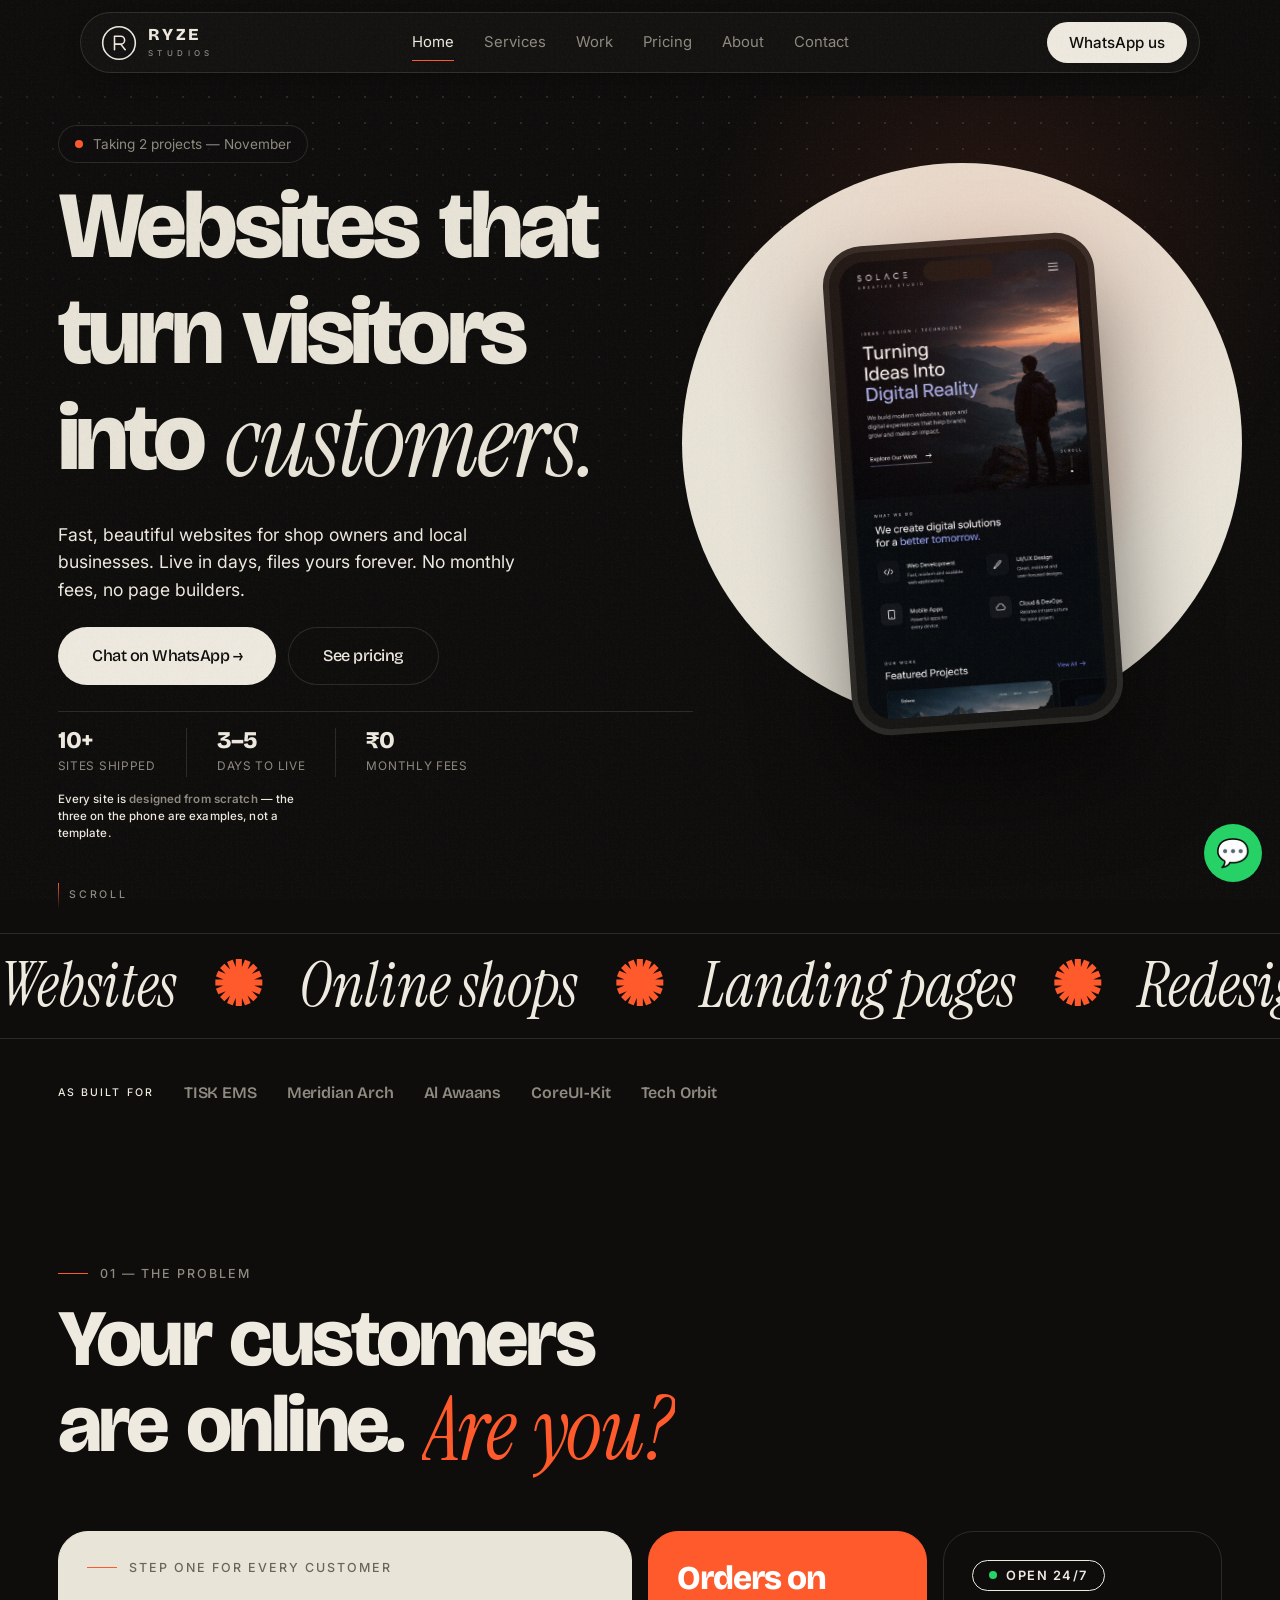
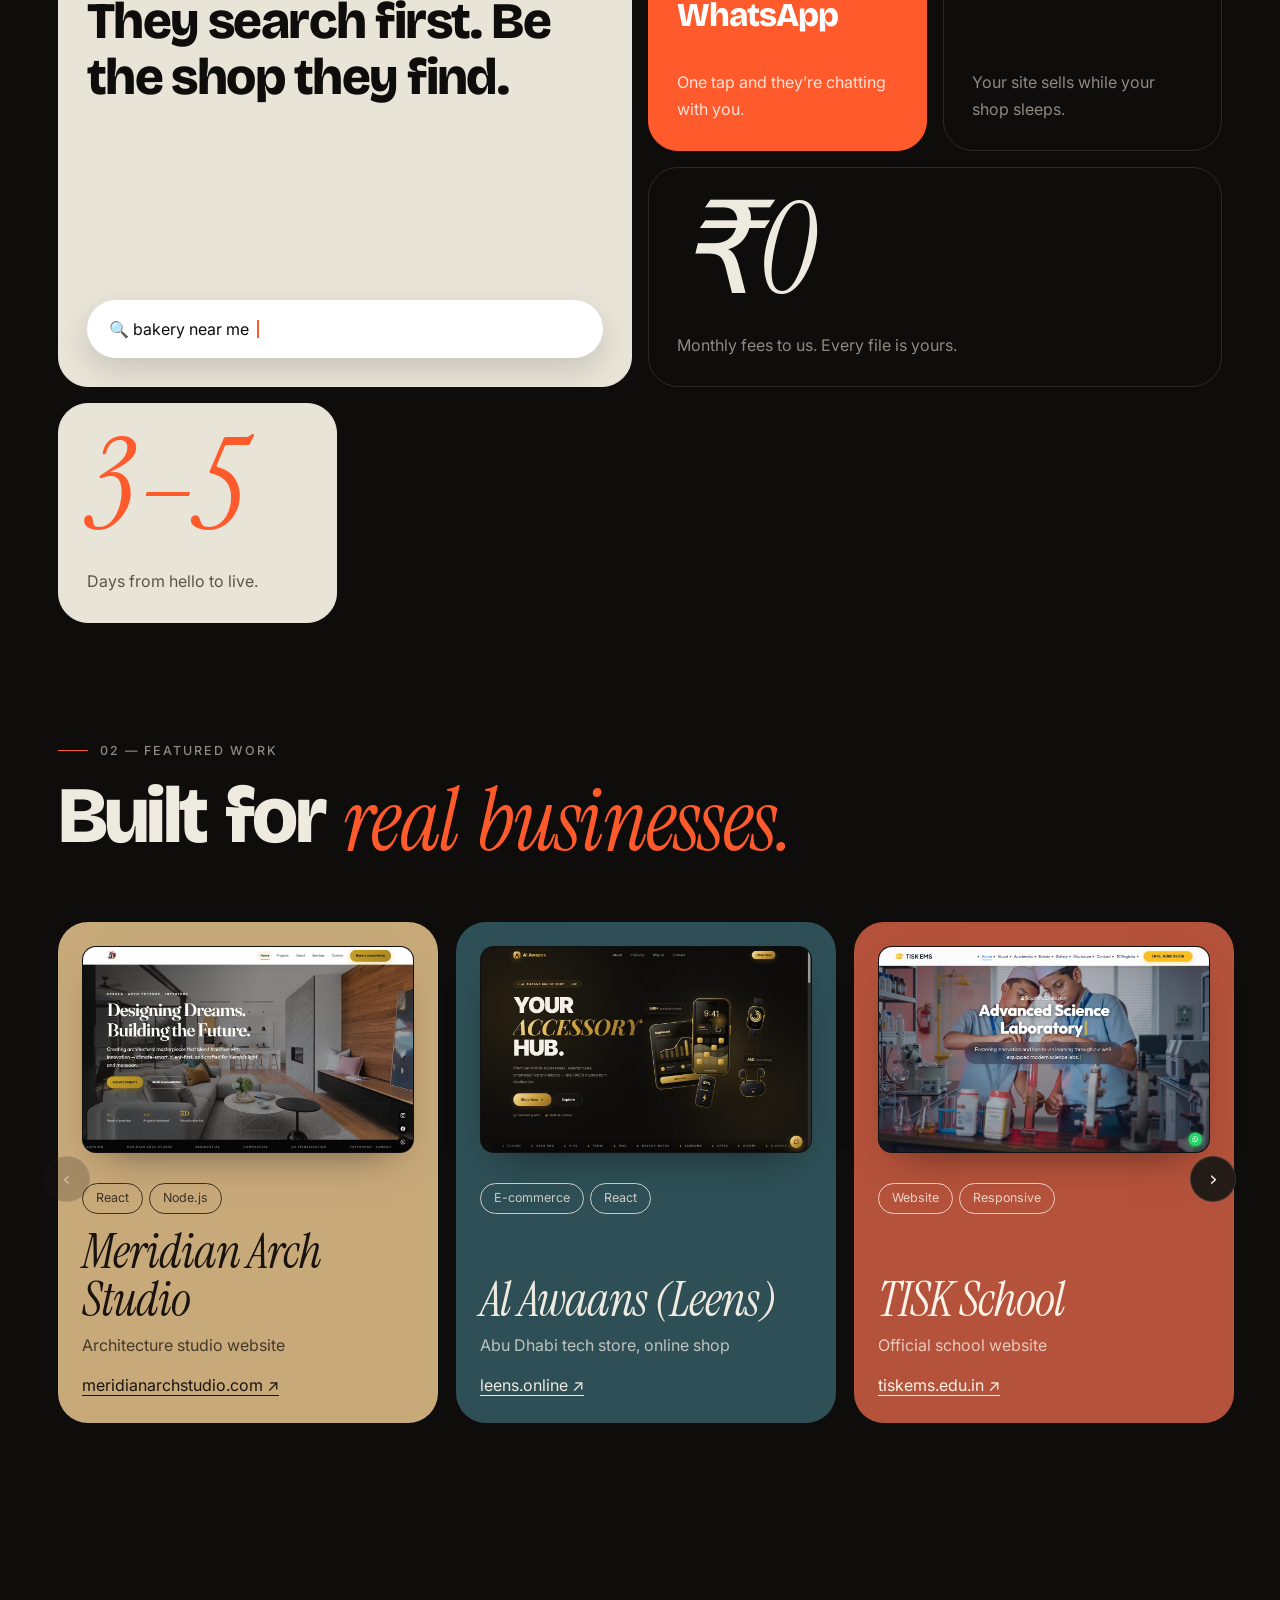
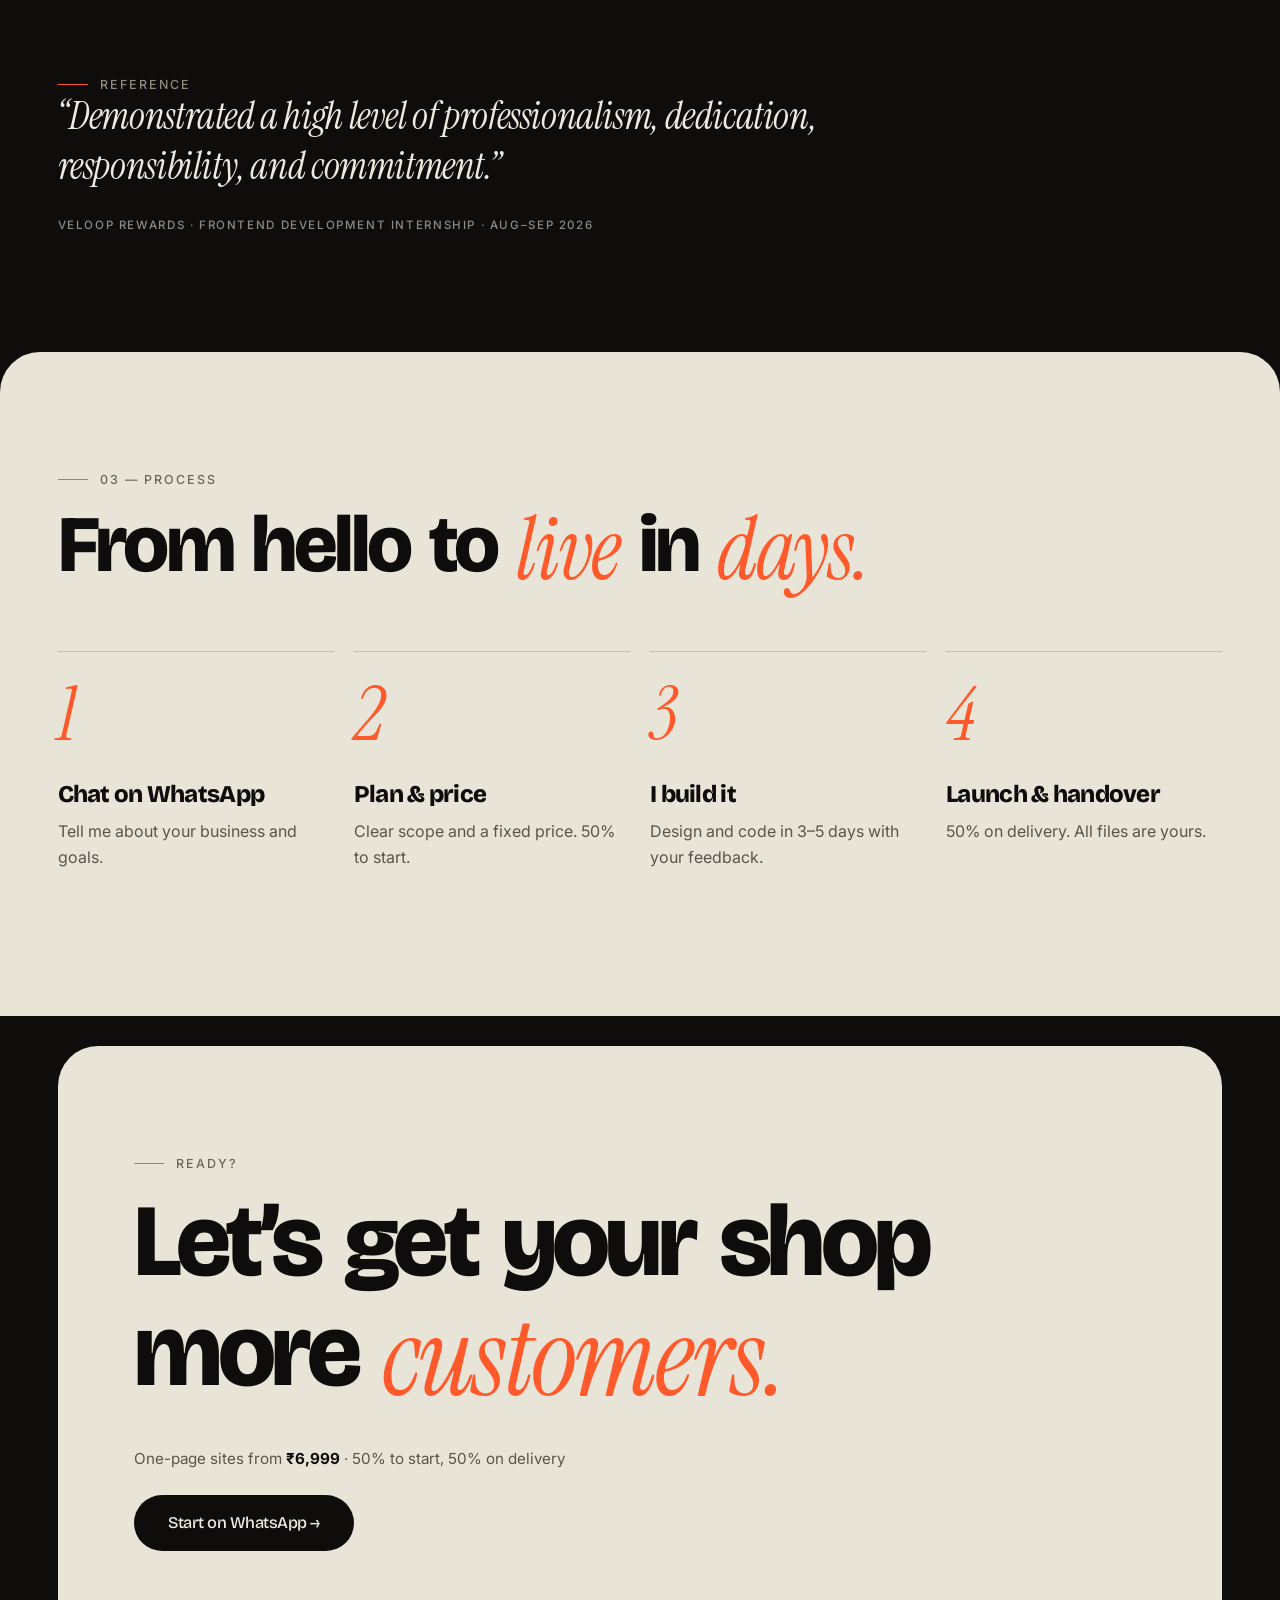
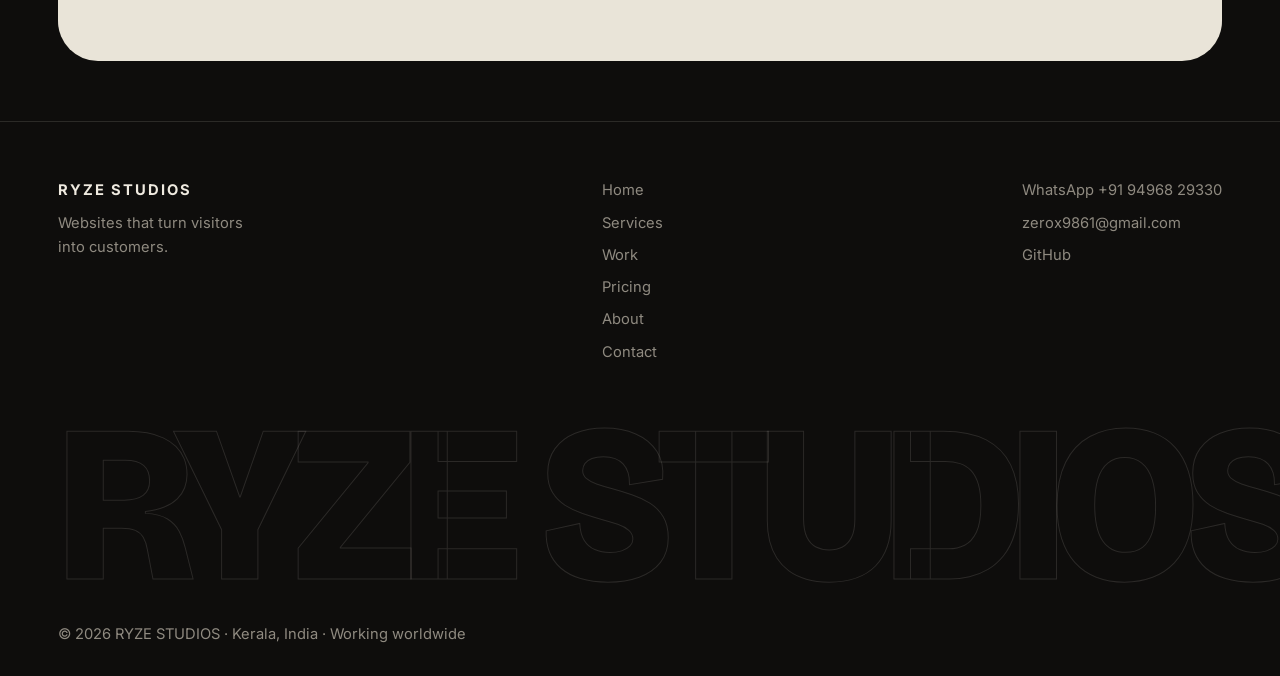
==== index.html @ 4e50536a "Work section: 23 more shipped sites, each with a live screenshot; thumbnails lazy-loaded" ====
<!doctype html>
<html lang="en">
<head>
<meta charset="utf-8">
<meta name="viewport" content="width=device-width, initial-scale=1, viewport-fit=cover">
<title>RYZE STUDIOS — Websites that turn visitors into customers</title>
<meta name="description" content="RYZE STUDIOS builds fast, premium websites for shop owners and local businesses. Live in days, no monthly fees.">
<meta name="theme-color" content="#0e0d0c">
<!-- shots/site-1..3.jpg are the studio's own designs, used with the author's permission -->
<meta property="og:type" content="website">
<meta property="og:site_name" content="RYZE STUDIOS">
<meta property="og:title" content="RYZE STUDIOS — websites that turn visitors into customers">
<meta property="og:description" content="Fast, hand-coded websites for shops and local businesses. Live in days, files yours forever.">
<meta property="og:url" content="https://hsf237.github.io/ryze-studios/">
<meta property="og:image" content="https://hsf237.github.io/ryze-studios/og.png">
<meta name="twitter:card" content="summary_large_image">
<link rel="icon" href="data:image/svg+xml,%3Csvg xmlns='http://www.w3.org/2000/svg' viewBox='0 0 32 32'%3E%3Crect width='32' height='32' rx='7' fill='%230e0d0c'/%3E%3Ctext x='16' y='23' font-family='sans-serif' font-size='19' font-weight='800' fill='%23ff5a2c' text-anchor='middle'%3ER%3C/text%3E%3C/svg%3E">
<link rel="preconnect" href="https://fonts.googleapis.com">
<link rel="preconnect" href="https://fonts.gstatic.com" crossorigin>
<link rel="stylesheet" href="https://fonts.googleapis.com/css2?family=Bricolage+Grotesque:wght@500;700;800&family=Instrument+Serif:ital@0;1&family=Inter:wght@400;500&display=swap">
<style>
*{box-sizing:border-box;margin:0;-webkit-tap-highlight-color:transparent}
:root{--bg:#0e0d0c;--fg:#efeae0;--mu:#8f8a80;--ln:rgba(239,234,224,.13);--ac:#ff5a2c;--cl:#e9e4d8;--ink:#0e0d0c;color-scheme:dark;padding-top:env(safe-area-inset-top,0px);padding-bottom:env(safe-area-inset-bottom,0px)}
html{scroll-behavior:smooth;scroll-padding-top:env(safe-area-inset-top,0px);height:100%}
body{background:var(--bg);color:var(--fg);font:16px/1.65 Inter,system-ui,sans-serif;overflow-x:hidden}
body:after{content:"";position:fixed;inset:0;z-index:98;pointer-events:none;opacity:.07;background:url("data:image/svg+xml,%3Csvg xmlns='http://www.w3.org/2000/svg' width='160' height='160'%3E%3Cfilter id='n'%3E%3CfeTurbulence baseFrequency='.8' numOctaves='2'/%3E%3C/filter%3E%3Crect width='100%25' height='100%25' filter='url(%23n)'/%3E%3C/svg%3E")}
a{color:inherit;text-decoration:none}
h1,h2,h3{font-family:'Bricolage Grotesque',Inter,sans-serif;letter-spacing:-.045em;line-height:.95;font-weight:800}
.wrap{width:min(1200px,91%);margin:0 auto}
#pb{position:fixed;top:0;left:0;right:0;height:3px;background:var(--ac);transform:scaleX(0);transform-origin:left;z-index:99}
#cur{position:fixed;inset:0;z-index:95;display:flex;pointer-events:none}
#cur b{flex:1;background:var(--ac);transform:scaleY(0);transition:transform .6s cubic-bezier(.7,0,.2,1);transition-delay:calc(var(--i)*50ms)}
#cur.in b{transform:scaleY(1);transform-origin:bottom}#cur.out b{transform:scaleY(0);transform-origin:top}
#rg{position:fixed;left:0;top:0;width:38px;height:38px;margin:-19px 0 0 -19px;border:1px solid #fff;border-radius:50%;pointer-events:none;z-index:97;mix-blend-mode:difference;opacity:0;transition:width .3s,height .3s,margin .3s,background .3s}
#rg.h{width:76px;height:76px;margin:-38px 0 0 -38px;background:#fff}
nav{position:fixed;top:0;left:0;right:0;z-index:60;display:flex;align-items:center;justify-content:space-between;gap:16px;padding:calc(14px + env(safe-area-inset-top,0px)) max(4.5%,calc((100% - 1200px)/2)) 14px;background:rgba(14,13,12,.72);backdrop-filter:blur(16px);-webkit-backdrop-filter:blur(16px);border-bottom:1px solid var(--ln)}
.lg{display:flex;align-items:center;gap:11px;font:800 1.05rem/1 'Bricolage Grotesque',sans-serif;letter-spacing:.14em}.lg small{display:block;font:500 .5rem Inter;letter-spacing:.55em;color:var(--mu);margin-top:5px}
.lg svg{width:36px;height:36px;transition:transform .9s cubic-bezier(.2,.9,.2,1)}.lg:hover svg{transform:rotate(360deg)}
.lk{display:flex;gap:30px}.lk a{position:relative;color:var(--mu);font-size:.93rem;transition:color .3s}.lk a:after{content:"";position:absolute;left:0;bottom:-6px;height:1px;width:100%;background:var(--ac);transform:scaleX(0);transform-origin:left;transition:transform .4s}.lk a.on,.lk a:hover{color:var(--fg)}.lk a.on:after,.lk a:hover:after{transform:scaleX(1)}
.btn{display:inline-flex;align-items:center;gap:8px;padding:14px 26px;border-radius:99px;border:0;cursor:pointer;font:500 .95rem Inter;color:var(--ink);background:linear-gradient(var(--ac),var(--ac)) left bottom/100% 0 no-repeat var(--fg);transition:background-size .5s cubic-bezier(.7,0,.2,1),color .3s,transform .25s;will-change:transform}
.btn:hover{background-size:100% 100%;color:#fff}.btn.big{padding:18px 34px;font-size:1.02rem}
.btn.gh{color:var(--fg);background:linear-gradient(var(--fg),var(--fg)) left bottom/100% 0 no-repeat transparent;border:1px solid var(--ln)}.btn.gh:hover{color:var(--ink)}
#bm{display:none;background:0;border:0;width:44px;height:44px;cursor:pointer;position:relative}#bm i{position:absolute;left:10px;right:10px;height:2px;background:var(--fg);transition:.4s}#bm i:nth-child(1){top:16px}#bm i:nth-child(2){top:26px}#bm.x i:nth-child(1){top:21px;transform:rotate(45deg)}#bm.x i:nth-child(2){top:21px;transform:rotate(-45deg)}
#mn{position:fixed;inset:0;z-index:55;background:var(--bg);display:flex;flex-direction:column;justify-content:center;padding:0 8%;gap:4px;clip-path:circle(0 at 90% 5%);transition:clip-path .8s cubic-bezier(.7,0,.2,1);pointer-events:none}#mn.o{clip-path:circle(150% at 90% 5%);pointer-events:auto}
#mn a{font:800 clamp(2.6rem,12vw,4.4rem)/1.1 'Bricolage Grotesque';letter-spacing:-.04em;color:var(--mu)}#mn a.on{color:var(--fg);font-family:'Instrument Serif';font-style:italic;font-weight:400}
main{position:relative;z-index:2}.pg{display:none;padding-top:84px;min-height:80vh}.pg.on{display:block}
.hero{position:relative;overflow:hidden;padding:clamp(50px,11vh,130px) 0 clamp(70px,12vh,140px)}
.dw{position:absolute;right:-8vw;top:6%;width:min(58vw,600px);aspect-ratio:1;z-index:0}.disc{width:100%;height:100%;border-radius:50%;background:var(--cl);animation:rise 1.8s cubic-bezier(.2,.9,.2,1) both}@keyframes rise{from{transform:translateY(80%) scale(.8)}}
.hero .wrap{position:relative;z-index:1}
.bdg{display:inline-flex;gap:10px;align-items:center;border:1px solid var(--ln);border-radius:99px;padding:7px 16px;font-size:.85rem;color:var(--mu);background:rgba(14,13,12,.5)}.bdg i{width:8px;height:8px;border-radius:50%;background:var(--ac);animation:pl 1.8s infinite}@keyframes pl{50%{opacity:.25}}
h1{font-size:clamp(3rem,10.4vw,9.4rem);margin:26px 0;mix-blend-mode:difference;color:var(--cl);line-height:.9}h2{font-size:clamp(2.2rem,6.4vw,5rem)}h3{font-size:1.5rem;letter-spacing:-.03em;line-height:1.1;margin-bottom:10px}
.sub{max-width:560px;color:var(--mu);font-size:clamp(1rem,2vw,1.2rem)}.hero .sub{color:var(--fg);mix-blend-mode:difference}
.eb{display:flex;align-items:center;gap:12px;font:500 .78rem Inter;letter-spacing:.16em;text-transform:uppercase;color:var(--mu)}.eb:before{content:"";width:30px;height:1px;background:var(--ac)}
.cta{display:flex;flex-wrap:wrap;gap:14px;margin-top:38px}
.bw{position:absolute;right:max(4.5%,20px);bottom:clamp(20px,5vh,50px);width:112px;height:112px;z-index:3;display:grid;place-items:center;font-size:1.6rem;color:var(--ink);background:var(--ac);border-radius:50%;transition:transform .5s}.bw:hover{transform:scale(1.12)}.bw svg{position:absolute;inset:0;animation:sp 14s linear infinite}.bw text{font:600 9.5px Inter;letter-spacing:2px;fill:var(--ink)}@keyframes sp{to{transform:rotate(360deg)}}
.w{display:inline-block;overflow:hidden;vertical-align:top;padding:0 .04em .12em 0;margin-right:.2em}.w i{display:inline-block;font-style:normal;transform:translateY(118%) rotate(5deg);transition:transform 1.05s cubic-bezier(.2,.9,.2,1);transition-delay:calc(var(--k)*65ms)}.sp.on .w i{transform:none}
.it i{font:italic 400 1.08em 'Instrument Serif',serif;letter-spacing:-.02em}h2 .it i,.ph h1 .it i{color:var(--ac)}
.r{opacity:0;transform:translateY(36px);transition:opacity .9s,transform .9s cubic-bezier(.2,.9,.2,1);transition-delay:var(--d,0s)}.r.on{opacity:1;transform:none}
.mq{overflow:hidden;border-block:1px solid var(--ln);padding:22px 0;position:relative;z-index:2}.mt{display:flex;width:max-content;animation:mq 34s linear infinite}.mt span{font:italic 400 clamp(2rem,5vw,3.8rem)/1 'Instrument Serif';white-space:nowrap;padding-right:36px}.mt span b{color:var(--ac);font-style:normal;padding-left:36px}@keyframes mq{to{transform:translateX(-50%)}}
.grid{display:grid;gap:20px;grid-template-columns:repeat(auto-fit,minmax(260px,1fr))}.sec{padding:clamp(60px,10vw,120px) 0}.sec>h2,.sec .eb+h2{margin:20px 0 48px}
.stt{display:grid;grid-template-columns:repeat(auto-fit,minmax(150px,1fr))}.stt>div{padding:44px 24px 44px 0;border-right:1px solid var(--ln)}.stt>div:last-child{border:0}.st{font:800 clamp(2.6rem,6vw,4.6rem)/1 'Bricolage Grotesque';letter-spacing:-.05em}.stt p{color:var(--mu);margin-top:6px}
.col{border-top:1px solid var(--ln);padding:26px 0}.col .ic{font-size:1.8rem;margin-bottom:34px}.col p{color:var(--mu)}
.inv{background:var(--cl);color:var(--ink);position:relative;z-index:2;border-radius:40px 40px 0 0}.inv .eb{color:#6b665c}.inv .col{border-color:rgba(14,13,12,.18)}.inv .col p{color:#5a554c}.inv .num{font:italic 400 4.6rem/1 'Instrument Serif';color:var(--ac);margin-bottom:30px}
.row{display:grid;grid-template-columns:70px 1fr 1.3fr 40px;gap:20px;align-items:center;padding:34px 0;border-top:1px solid var(--ln);transition:padding .5s cubic-bezier(.2,.9,.2,1),background .4s}.row:last-child{border-bottom:1px solid var(--ln)}.row:hover{padding-left:24px;background:rgba(239,234,224,.04)}
.row h3{font-size:clamp(1.6rem,3.2vw,2.5rem);margin:0}.row p{color:var(--mu)}.row .n{color:var(--ac);font:500 .9rem Inter}.row .ar{font-size:1.7rem;transition:transform .5s,color .3s}.row:hover .ar{transform:rotate(45deg);color:var(--ac)}
.ph{padding:clamp(40px,9vh,100px) 0 50px}.ph h1{font-size:clamp(2.8rem,9vw,7.4rem);mix-blend-mode:normal;color:var(--fg);margin:26px 0}
.wc{border-radius:30px;padding:24px;min-height:380px;display:flex;flex-direction:column;justify-content:space-between;transition:transform .55s cubic-bezier(.2,.9,.2,1)}.wc:hover{transform:translateY(-10px) rotate(-.6deg)}
.wc h3{font:italic 400 clamp(2.2rem,4vw,3rem)/1 'Instrument Serif';letter-spacing:-.02em;margin-bottom:8px}.wc p{opacity:.75}.tg{display:flex;flex-wrap:wrap;gap:6px}.tg span,.chp{border:1px solid currentColor;border-radius:99px;padding:4px 13px;font-size:.78rem;opacity:.8}
.pc{display:flex;flex-direction:column;position:relative;border:1px solid var(--ln);border-radius:30px;padding:34px 30px;transition:transform .55s cubic-bezier(.2,.9,.2,1),border-color .4s}.pc:hover{transform:translateY(-10px);border-color:var(--fg)}.pc p,.pc li{color:var(--mu)}
.pc ul{list-style:none;padding:0;margin:22px 0 30px;flex:1}.pc li{padding:9px 0;border-bottom:1px solid var(--ln)}.pc li:before{content:"→ ";color:var(--ac)}
.pr{font:800 3.4rem 'Bricolage Grotesque';letter-spacing:-.05em;margin:20px 0 2px}.pr small{font:400 .95rem Inter;color:var(--mu);letter-spacing:0}
.pop{background:var(--cl);color:var(--ink);border-color:var(--cl)}.pop p,.pop li{color:#5a554c}.pop li{border-color:rgba(14,13,12,.15)}.pop .btn{background-color:var(--ink);color:var(--fg)}.pop .bd{position:absolute;top:22px;right:22px;background:var(--ac);color:#fff;font:600 .7rem Inter;letter-spacing:.08em;padding:5px 13px;border-radius:99px}
.ad{display:flex;justify-content:space-between;gap:12px;padding:20px 0;border-top:1px solid var(--ln);font-size:1.1rem}.ad span{color:var(--mu)}
.fq{border-top:1px solid var(--ln);padding:24px 0;cursor:pointer}.fq h3{display:flex;justify-content:space-between;margin:0;font-size:1.3rem}.fq h3:after{content:"+";font-size:1.8rem;line-height:.8;transition:transform .5s;color:var(--ac)}.fq.on h3:after{transform:rotate(135deg)}.fq p{max-height:0;overflow:hidden;color:var(--mu);transition:max-height .5s,margin .5s}.fq.on p{max-height:200px;margin-top:12px}
.big{font:500 clamp(1.5rem,3.6vw,2.8rem)/1.25 'Bricolage Grotesque';letter-spacing:-.03em;max-width:980px}.big em{font:italic 400 1.1em 'Instrument Serif';color:var(--ac)}
.cts{display:flex;flex-wrap:wrap;gap:10px;margin:22px 0}.chp{cursor:pointer;padding:11px 19px;font-size:.93rem;background:0;color:var(--fg);opacity:1;border-color:var(--ln);transition:.3s;font-family:Inter}.chp:hover{border-color:var(--fg)}.chp.on{background:var(--fg);color:var(--ink)}
input{width:100%;padding:17px 20px;border-radius:16px;border:1px solid var(--ln);background:transparent;color:var(--fg);font:inherit;margin-bottom:20px}input:focus{outline:0;border-color:var(--ac)}
.cb{background:var(--cl);color:var(--ink);border-radius:40px;padding:clamp(44px,9vw,110px) clamp(24px,6vw,80px);margin:30px auto 60px}.cb h2{font-size:clamp(2.4rem,8vw,6.4rem);max-width:900px}.cb .btn{background-color:var(--ink);color:var(--fg);margin-top:40px}.cb .eb{color:#6b665c;margin-bottom:22px}
footer{position:relative;z-index:2;border-top:1px solid var(--ln);padding:56px 0 30px;color:var(--mu);font-size:.92rem;overflow:hidden}footer .f{display:flex;flex-wrap:wrap;gap:36px;justify-content:space-between}footer a:hover{color:var(--fg)}footer .c{display:flex;flex-direction:column;gap:8px}
.wm{font:800 clamp(3.4rem,17.5vw,15rem)/.82 'Bricolage Grotesque';letter-spacing:-.06em;color:transparent;-webkit-text-stroke:1px var(--ln);margin-top:50px;white-space:nowrap}
#wa{position:fixed;right:18px;bottom:calc(18px + env(safe-area-inset-bottom,0px));z-index:70;width:58px;height:58px;border-radius:50%;background:#25d366;display:grid;place-items:center;font-size:27px;transition:transform .4s}#wa:hover{transform:scale(1.1) rotate(-8deg)}
@media(max-width:860px){.lk,nav>.btn{display:none}#bm{display:block}.dw{width:96vw;right:-34vw;top:30%}.bw{width:92px;height:92px}.row{grid-template-columns:44px 1fr 28px}.row p{grid-column:2/4}#rg{display:none}}
.wc .sv{border-radius:14px;overflow:hidden;border:1px solid rgba(0,0,0,.22);background:#141414;aspect-ratio:16/10;margin-bottom:16px;flex:none;box-shadow:0 18px 40px -22px rgba(0,0,0,.55)}.wc .sv img{display:block;width:100%;height:100%;object-fit:cover;object-position:top center;transition:transform .9s cubic-bezier(.2,.9,.2,1)}.wc:hover .sv img{transform:scale(1.045)}.wc.has{justify-content:flex-start;gap:14px}.wc.has>div:last-child{margin-top:auto}.it i{line-height:1}.ph h1{line-height:1.1;text-wrap:balance}.hero h1{line-height:1.02}

/* ================= landing hero v2 ================= */
.bw{display:none!important}
.hero{padding-top:clamp(26px,6vh,84px);padding-bottom:clamp(64px,10vh,120px)}
.hg{grid-template-columns:1.04fr .96fr;gap:clamp(24px,4vw,64px)}
.ht{position:relative;z-index:2}
.hero h1{font-size:clamp(2.6rem,5.9vw,6.2rem);line-height:1;letter-spacing:-.045em;text-wrap:balance;margin:22px 0 0}
.hero .sub{margin-top:20px;max-width:42ch;font-size:clamp(.97rem,1.45vw,1.1rem);line-height:1.55}
.cta{margin-top:30px;gap:12px}
.hpr{display:flex;flex-wrap:wrap;align-items:flex-start;margin-top:36px;padding-top:22px;border-top:1px solid var(--ln)}
.hpr>div{margin-right:30px;padding-right:30px;border-right:1px solid var(--ln)}
.hpr>div:last-child{margin-right:0;padding-right:0;border-right:0}
.hpr b{display:block;font:800 1.5rem/1 'Bricolage Grotesque',sans-serif;letter-spacing:-.04em;color:var(--fg)}
.hpr span{display:block;margin-top:5px;font-size:.74rem;letter-spacing:.06em;text-transform:uppercase;color:var(--mu)}
.hv{min-height:clamp(430px,56vh,580px)}
.hv::before{content:"";position:absolute;width:min(460px,86vw);aspect-ratio:1;border-radius:50%;background:radial-gradient(closest-side,rgba(255,90,44,.26),rgba(255,90,44,0) 72%);z-index:0;pointer-events:none}
.ph1{width:min(292px,62vw);border-radius:46px;border-width:7px;box-shadow:0 70px 120px -40px rgba(0,0,0,.9),0 0 0 1px rgba(255,255,255,.14)}
.nc.n1{left:-4%;top:12%}
.nc.n2{right:-8%;bottom:9%}
.sc{position:absolute;left:max(4.5%,calc((100% - 1200px)/2));bottom:24px;display:flex;align-items:center;gap:10px;font:500 .66rem/1 Inter,sans-serif;letter-spacing:.28em;text-transform:uppercase;color:var(--mu)}
.sc span{display:block;width:1px;height:26px;background:linear-gradient(var(--ac),transparent);animation:scb 2s ease-in-out infinite}
@keyframes scb{0%,100%{opacity:.25;transform:translateY(0)}50%{opacity:1;transform:translateY(4px)}}
@media(max-width:860px){.hpr>div{margin-right:18px;padding-right:18px}.hpr b{font-size:1.25rem}.sc{display:none}.hv::before{width:82vw}}

/* ================= landing hero v3: rhythm + narrow-screen fix ================= */
.hero{padding-top:clamp(14px,3.2vh,38px)}
.hero h1{font-size:clamp(2.4rem,5.55vw,5.9rem);margin:16px 0 0}
.hero .sub{margin-top:16px}
.cta{margin-top:24px}
.hpr{margin-top:26px;padding-top:16px}
.hv{min-height:clamp(400px,52vh,540px)}
.ph1{width:min(272px,60vw)}.hv::before{background:radial-gradient(closest-side,rgba(255,90,44,.32),rgba(255,90,44,0) 72%)}
/* the big cream disc only works when the phone sits on it — on one-column layouts it
   eats the headline, the buttons and the proof row, so it goes away below 900px */
@media(max-width:900px){
  .dw{display:none}
  .hero{padding-bottom:clamp(36px,6vh,64px)}
  .hv{min-height:440px}
  .hv::before{width:76vw}
  .ht{position:relative;z-index:3}
}
/* phones: keep the whole pitch — headline, buttons and proof — inside the first screen */
@media(max-width:600px){
  .hero{padding-top:12px}
  .hero h1{font-size:clamp(1.95rem,9.4vw,2.85rem);margin:14px 0 0}
  .hero .sub{margin-top:14px;font-size:.95rem}
  .cta{margin-top:22px;gap:10px}
  .cta .btn{flex:1 1 100%;justify-content:center;padding:15px 20px;font-size:.95rem}
  .hpr{margin-top:24px;padding-top:16px;flex-wrap:nowrap}
  .hpr>div{flex:1 1 0;min-width:0;margin-right:12px;padding-right:12px}
  .hpr>div:last-child{margin-right:0;padding-right:0}
  .hpr b{font-size:1.08rem}
  .hpr span{font-size:.6rem;letter-spacing:.04em;margin-top:4px}
  .hv{min-height:400px}
  /* the top chip lands on "Sunrise Bakery" at this width; keep only the bottom one */
  .nc{display:none}
  .nc{padding:10px 13px;font-size:.78rem}
  .nc.n2{right:-3%;bottom:11%}
}

/* featured-work carousel controls: with scrollbar-width:none the 4th card was
   unreachable on desktop — no scrollbar, no arrows, no swipe with a mouse */
.hsw{position:relative}
.hsn{position:absolute;top:calc(50% - 23px);width:46px;height:46px;border-radius:50%;border:1px solid var(--ln);background:rgba(24,23,21,.92);color:var(--fg);font:400 22px/1 system-ui,sans-serif;display:grid;place-items:center;cursor:pointer;z-index:4;transition:background .2s,color .2s,border-color .2s,opacity .2s}
.hsn:hover{background:var(--fg);color:var(--ink);border-color:var(--fg)}
.hsn.prev{left:-14px}
.hsn.next{right:-14px}
.hsn[disabled]{opacity:.22;pointer-events:none}
@media(max-width:900px){.hsn{display:none}}

/* ---- landing v4: clients row, reference quote, price line ---- */
#stt{display:block}
.clients{display:flex;align-items:center;gap:12px 30px;flex-wrap:wrap;padding:24px 0 26px;border-bottom:1px solid var(--ln)}
.cbl{font:500 .66rem Inter,sans-serif;letter-spacing:.2em;text-transform:uppercase;color:var(--dimmer)}
.clients b{font:600 1rem 'Bricolage Grotesque',sans-serif;color:var(--mu);letter-spacing:-.01em;transition:color .25s}
.clients b:hover{color:var(--fg)}
.qt{margin:0;max-width:900px;font:italic 400 clamp(1.5rem,3.1vw,2.4rem)/1.3 'Instrument Serif',serif;letter-spacing:-.01em;color:var(--fg);text-wrap:pretty}
.qt .who{display:block;margin-top:26px;font:500 .72rem Inter,sans-serif;letter-spacing:.14em;text-transform:uppercase;color:var(--mu);font-style:normal}
.cb .cbp{margin-top:20px;color:#5a554c;font-size:.95rem}
.cb .cbp b{color:var(--ink)}
.cb .cbp+.btn{margin-top:24px}
@media(max-width:600px){.qt{font-size:1.35rem}.clients{gap:10px 18px}}

/* balanced headline wrapping: stops one-word widow lines like "Are / you?" */
h2.sp,.sec h2,h1.sp{text-wrap:balance}

/* over the cream CTA the translucent nav read as grey-on-cream; near-opaque keeps
   the pill shape but guarantees contrast on both dark and light sections */
nav{background:rgba(12,11,10,.95);box-shadow:0 10px 30px -18px rgba(0,0,0,.85)}

/* ===== landing hero v4: depth + a mockup that shows range ===== */
.hero{isolation:isolate}
.hero::before{content:"";position:absolute;inset:0;z-index:0;pointer-events:none;
  background-image:radial-gradient(circle at 1px 1px,rgba(239,234,224,.13) 1px,transparent 0);
  background-size:26px 26px;
  -webkit-mask-image:radial-gradient(115% 85% at 50% 0%,#000 25%,transparent 72%);
  mask-image:radial-gradient(115% 85% at 50% 0%,#000 25%,transparent 72%)}
.hero::after{content:"";position:absolute;right:-12%;top:-32%;width:68vw;height:68vw;border-radius:50%;z-index:0;pointer-events:none;
  background:radial-gradient(closest-side,rgba(255,90,44,.11),transparent 72%)}
.hg{position:relative;z-index:2}
.ps{transition:opacity .32s ease}
/* --- mockup variants: three genuinely different layouts, not one template recoloured --- */
.ps.v1{background:#f7f0e2;color:#2a1f14}
.ps.v2{background:#1d1719;color:#f2ece2;border-radius:20px;gap:11px}
.ps.v2 .v2hero{height:104px;border-radius:14px;padding:12px;display:flex;align-items:flex-end;
  background:linear-gradient(145deg,#53303f 0%,#241a1e 65%,#141110 100%)}
.ps.v2 .v2hero span{font:italic 400 1.42rem/1 'Instrument Serif',serif;letter-spacing:-.02em;color:#fff}
.ps.v2 small{color:#9a8f84;font-size:.66rem;margin-top:-5px;letter-spacing:.02em}
.ps.v2 ul{list-style:none;display:grid;margin-top:2px}
.ps.v2 li{display:flex;justify-content:space-between;gap:8px;font-size:.7rem;padding:8px 0;border-bottom:1px solid rgba(242,236,226,.13)}
.ps.v2 li span{color:#cf9f6b}
.ps.v2 .v2cta{margin-top:auto;align-self:flex-start;font-size:.7rem;color:#e8b9a0;border-bottom:1px solid rgba(232,185,160,.35);padding-bottom:3px}
.ps.v2 .v2gal{display:grid;grid-template-columns:1fr 1fr;gap:8px;margin-top:8px}
.ps.v2 .v2gal i{height:62px;border-radius:10px;background:linear-gradient(140deg,#7a4a5d,#2c1e23)}
.ps.v2 .v2gal i+i{background:linear-gradient(140deg,#4a5741,#20261c)}
.ps.v3{background:#fff;color:#16202b;border-radius:12px;gap:9px}
.ps.v3 .v3head{display:flex;align-items:center;gap:7px}
.ps.v3 .v3logo{width:21px;height:21px;border-radius:5px;background:#2b5cff;color:#fff;display:grid;place-items:center;font:700 .58rem Inter,sans-serif;flex:none}
.ps.v3 b{font:600 .8rem Inter,sans-serif;letter-spacing:-.01em}
.ps.v3 small{color:#7c8899;font-size:.62rem;margin-top:-6px}
.ps.v3 ul{list-style:none;display:grid;margin-top:4px}
.ps.v3 li{display:flex;justify-content:space-between;gap:8px;font-size:.66rem;padding:7px 0;border-bottom:1px solid #edf1f6}
.ps.v3 li span{color:#2b5cff;font-weight:600}
.ps.v3 .v3btn{margin-top:auto;background:#16202b;color:#fff;text-align:center;border-radius:7px;padding:9px;font:600 .66rem Inter,sans-serif}
.hnote{margin-top:14px;font:500 .72rem/1.5 Inter,sans-serif;letter-spacing:.01em;color:var(--dimmer);max-width:38ch}
.hnote b{color:var(--mu);font-weight:600}
/* ===== phone mockups v3: photographic, near-black, one accent word (from the references) ===== */
.ps.v1{background:#0a0a0e;color:#f2f2f7;border-radius:26px;gap:10px}
.ps.v2{background:#0b0a09;color:#f4f1ea;border-radius:26px;gap:10px}
.ps.v3{background:#0e1012;color:#eef0f2;border-radius:26px;gap:10px}
.ps .ph-img{position:relative;border-radius:14px;overflow:hidden;flex:none}
.ps .ph-img img{position:absolute;inset:0;width:100%;height:100%;object-fit:cover}
.ps .ph-img::after{content:"";position:absolute;inset:0;background:linear-gradient(180deg,rgba(0,0,0,.08) 25%,rgba(0,0,0,.9))}
.ps .ph-img>div{position:relative;z-index:2;height:100%;padding:11px;display:flex;flex-direction:column;justify-content:flex-end;gap:6px}
.ps.v1 .ph-img{height:228px}
.ps.v2 .ph-img{height:208px}
.ps.v3 .ph-img{height:236px}
.ps .eb2{font:700 .44rem/1 Inter,sans-serif;letter-spacing:.17em;text-transform:uppercase;color:rgba(255,255,255,.6)}
.ps .hb{font:800 .92rem/1.14 'Bricolage Grotesque',Inter,sans-serif;letter-spacing:-.02em;color:#fff}
.ps .hb i{font-style:normal}
.ps.v1 .hb i{color:#8f83ff}
.ps.v2 .hb i{color:#ffc21a}
.ps.v3 .hb{font:italic 400 1.06rem/1.16 'Instrument Serif',serif;letter-spacing:-.01em}
.ps .sub2{font:400 .57rem/1.45 Inter,sans-serif;color:rgba(255,255,255,.55)}
.ps .lnk{margin-top:auto;align-self:flex-start;font:600 .57rem Inter,sans-serif;color:#fff;display:inline-flex;gap:6px;align-items:center;border-bottom:1px solid rgba(255,255,255,.35);padding-bottom:3px}
.ps.v2 .pillY{margin-top:8px;align-self:flex-start;background:#ffc21a;color:#181200;border-radius:99px;padding:9px 14px;font:700 .57rem Inter,sans-serif}
.ps.v2 .chips{margin-top:auto;display:flex;gap:6px}
.ps.v2 .chips i{flex:1;text-align:center;font:500 .46rem Inter,sans-serif;font-style:normal;color:rgba(255,255,255,.6);border:1px solid rgba(255,255,255,.16);border-radius:6px;padding:6px 4px}
.ps.v3 .shop{margin-top:8px;align-self:flex-start;background:#fff;color:#0b0b0e;padding:9px 13px;font:700 .52rem Inter,sans-serif;letter-spacing:.15em}
.ps.v3 .dots{margin-top:8px;display:flex;gap:7px}
.ps.v3 .dots i{width:34px;height:34px;border-radius:50%;flex:none;background:url(shots/apparel.jpg) 50% 32%/cover}
.ps.v3 .price{margin-top:auto;display:flex;justify-content:space-between;align-items:baseline;font:600 .58rem Inter,sans-serif;color:#fff}
.ps.v3 .price span{color:#fff;font-weight:700}
.ps .next{margin-top:auto;padding-top:9px;border-top:1px solid rgba(255,255,255,.11);display:flex;flex-direction:column;gap:5px}
.ps .next b{font:600 .58rem Inter,sans-serif;color:#fff}
/* the mockups now show the real designs at full bleed, so the screen is the screenshot */
.ps.v1,.ps.v2,.ps.v3{padding:0;overflow:hidden;background:#000;display:block;position:relative}
.ps .shot{display:block;width:100%;height:100%;object-fit:cover;object-position:top center}
.nc{display:none!important}

/* if the script never finishes (old browser, cached partial file), show the content instead of a blank page */
html:not(.js) #home{display:block}
html:not(.js) .r{opacity:1;transform:none}
html:not(.js) .w i{transform:none}
/* full work grid: 23 shipped sites, thumbnails lazy-loaded */
.wgh{margin:44px 0 18px;font:700 1.05rem Inter,sans-serif;letter-spacing:-.01em;color:var(--fg)}
.wgh span{font:500 .8rem Inter,sans-serif;color:var(--mu);margin-left:8px}
.wg{display:grid;grid-template-columns:repeat(auto-fill,minmax(232px,1fr));gap:14px}
.wg a{display:block;border:1px solid var(--ln);border-radius:12px;overflow:hidden;background:#141311;
  transition:transform .22s ease,border-color .22s ease}
.wg a:hover{transform:translateY(-4px);border-color:#413a31}
.wg img{display:block;width:100%;aspect-ratio:16/10;object-fit:cover;object-position:top center;background:#0b0a09}
.wg span{display:block;padding:11px 13px 1px;font:600 .82rem Inter,sans-serif;color:var(--fg)}
.wg small{display:block;padding:2px 13px 12px;font:400 .68rem Inter,sans-serif;color:var(--mu);
  overflow:hidden;text-overflow:ellipsis;white-space:nowrap}
@media(max-width:600px){.wg{grid-template-columns:1fr 1fr;gap:10px}.wg span{font-size:.72rem;padding:8px 9px 0}.wg small{font-size:.6rem;padding:2px 9px 9px}}

@media(prefers-reduced-motion:reduce){*{animation:none!important;transition-duration:.01s!important}}

::selection{background:var(--ac);color:#fff}
nav{top:calc(12px + env(safe-area-inset-top,0px));left:50%;right:auto;width:min(1120px,94%);transform:translateX(-50%);padding:9px 12px 9px 20px;background:rgba(22,21,19,.74);border:1px solid var(--ln);border-radius:99px}nav .btn{padding:11px 22px}
.pg{padding-top:96px}.hero .wrap{z-index:auto}.hero h1{font-size:clamp(3rem,7.4vw,7rem)}
.hg{display:grid;grid-template-columns:1.12fr .88fr;gap:30px;align-items:center}
.dw{right:3vw;top:8%;width:min(46vw,560px)}
.hv{position:relative;display:grid;place-items:center;perspective:1100px;min-height:540px}
.ph1{position:relative;width:min(272px,66vw);aspect-ratio:9/16.2;border-radius:40px;background:#171614;border:6px solid #2b2926;padding:10px;box-shadow:0 50px 90px rgba(0,0,0,.5);transform:rotate(-4deg);transition:transform .25s;transform-style:preserve-3d}
.nt{position:absolute;top:14px;left:50%;width:70px;height:20px;margin-left:-35px;border-radius:99px;background:#171614;z-index:2}
.ps{background:var(--cl);color:var(--ink);border-radius:28px;height:100%;padding:38px 14px 14px;display:flex;flex-direction:column;gap:10px;overflow:hidden}.ps b{font:800 1.05rem 'Bricolage Grotesque';letter-spacing:-.03em}.ps small{color:#6b665c;font-size:.7rem;margin-top:-8px}
.pt{height:96px;border-radius:16px;background:var(--ac);display:flex;align-items:end;padding:10px 12px;color:#fff;font:italic 400 1.45rem 'Instrument Serif'}.pgd{display:grid;grid-template-columns:1fr 1fr;gap:8px}.pgd i{font-style:normal;background:#d9d2c2;border-radius:14px;padding:12px 8px;font-size:1.7rem;display:flex;flex-direction:column;gap:4px;text-align:center}.pgd em{font:500 .68rem Inter;font-style:normal}
.po{margin-top:auto;background:#25d366;color:#052e16;text-align:center;border-radius:99px;padding:11px;font:600 .75rem Inter}
.nc{position:absolute;display:flex;flex-direction:column;background:var(--fg);color:var(--ink);border-radius:18px;padding:12px 16px;font-size:.85rem;line-height:1.35;box-shadow:0 24px 50px rgba(0,0,0,.4);animation:up 5s ease-in-out infinite alternate;z-index:3}.nc small{color:#6b665c;font-size:.72rem}.n1{left:-6%;top:20%}.n2{right:-4%;bottom:16%;animation-delay:-2.5s;background:var(--ac);color:#fff}.n2 small{color:#ffe2d8}@keyframes up{to{transform:translateY(-14px)}}
.bento{display:grid;gap:16px;grid-template-columns:repeat(4,1fr);grid-auto-rows:minmax(220px,auto)}
.bx{border-radius:30px;padding:28px;display:flex;flex-direction:column;justify-content:space-between;gap:20px;border:1px solid var(--ln);position:relative;overflow:hidden;transition:opacity .9s var(--d,0s),transform .6s cubic-bezier(.2,.9,.2,1)}.bx:hover{transform:translateY(-8px)}
.bx h3{font-size:clamp(1.5rem,2.6vw,2.3rem)}.bx p{color:var(--mu)}.bx.cr{background:var(--cl);color:var(--ink);border-color:var(--cl)}.bx.cr p{color:#5a554c}.bx.or{background:var(--ac);color:#fff;border-color:var(--ac)}.bx.or p{color:#ffe2d8}
.s2{grid-column:span 2}.r2{grid-row:span 2}.bx .bg{font:italic 400 clamp(4.5rem,10vw,8rem)/.85 'Instrument Serif'}
.sb{display:flex;align-items:center;gap:8px;background:#fff;border-radius:99px;padding:16px 22px;color:var(--ink);font-size:1rem;box-shadow:0 12px 30px rgba(14,13,12,.14)}.sb i{width:2px;height:1.1em;background:var(--ac);animation:bk 1s steps(1) infinite}@keyframes bk{50%{opacity:0}}
.op{align-self:flex-start;border:1px solid var(--fg);border-radius:99px;padding:7px 16px;font:600 .8rem Inter;letter-spacing:.12em;display:flex;gap:9px;align-items:center}.op:before{content:"";width:8px;height:8px;border-radius:50%;background:#25d366;animation:pl 1.8s infinite}
.hs{display:flex;gap:18px;overflow-x:auto;scroll-snap-type:x mandatory;padding-bottom:14px;scrollbar-width:none;margin-right:-4.5vw}.hs::-webkit-scrollbar{display:none}.hs .wc{min-width:min(80vw,380px);scroll-snap-align:start}
@media(max-width:860px){.hg{grid-template-columns:1fr}.hero{padding-bottom:100px}.hero h1{font-size:clamp(3rem,14vw,5rem)}.dw{width:104vw;right:-2vw;top:auto;bottom:4%}.hv{min-height:470px;margin-top:10px}.n1{left:0}.n2{right:0}.bw{right:14px;bottom:10px;width:84px;height:84px}.bento{grid-template-columns:1fr 1fr}.r2{grid-row:auto}.bx{padding:22px}.pg{padding-top:90px}}
</style>
</head>
<body>
<noscript><div style="max-width:760px;margin:0 auto;padding:120px 24px;font-family:system-ui"><h1 style="font-size:2.4rem;letter-spacing:-.03em">RYZE STUDIOS</h1><p style="margin:18px 0;color:#8f8a80">Fast, hand-coded websites for shops and local businesses — business websites, online shops, landing pages, redesigns and custom web tools. Based in Kannur, Kerala, working worldwide.</p><p style="color:#8f8a80">WhatsApp +91 94968 29330 · zerox9861@gmail.com</p></div></noscript>
<div id="pb"></div><div id="rg"></div>
<div id="cur"><b style="--i:0"></b><b style="--i:1"></b><b style="--i:2"></b><b style="--i:3"></b><b style="--i:4"></b></div>
<nav>
<a class="lg" href="#/"><svg viewBox="0 0 32 32" fill="none" stroke="#efeae0" stroke-width="1.4" stroke-linecap="round" stroke-linejoin="round"><circle cx="16" cy="16" r="14.5"/><path d="M12 22V10h5.5a3.5 3.5 0 0 1 0 7H12m5.5 0 4 5"/></svg><span>RYZE<small>STUDIOS</small></span></a>
<div class="lk" id="lk"></div><a class="btn mag" data-wa>WhatsApp us</a>
<button id="bm" aria-label="Menu"><i></i><i></i></button>
</nav>
<div id="mn"></div>
<main>
<section class="pg" id="home">
<div class="hero"><div class="dw" id="dc"><div class="disc"></div></div>
<div class="wrap hg"><div class="ht"><div class="bdg r"><i></i>Taking 2 projects — November</div>
<h1 class="sp" data-t="Websites that turn visitors into *customers."></h1>
<p class="sub r">Fast, beautiful websites for shop owners and local businesses. Live in days, files yours forever. No monthly fees, no page builders.</p>
<div class="cta r"><a class="btn big mag" data-wa>Chat on WhatsApp →</a><a class="btn big gh mag" href="#/pricing">See pricing</a></div><div class="hpr r"><div><b>10+</b><span>sites shipped</span></div><div><b>3–5</b><span>days to live</span></div><div><b>₹0</b><span>monthly fees</span></div></div><p class="hnote r">Every site is <b>designed from scratch</b> — the three on the phone are examples, not a template.</p></div><div class="hv r" id="hv"><div class="ph1" id="ph"><div class="nt"></div><div class="ps"><b>🥐 Sunrise Bakery</b><small>Open now · 7am–9pm</small><div class="pt">Fresh every day</div><div class="pgd"><i>🍞<em>Sourdough</em></i><i>🧁<em>Cupcakes</em></i></div><span class="po">Order on WhatsApp</span></div></div><div class="nc n1">💬 <b>New order!</b><small>2× Sourdough · just now</small></div><div class="nc n2">⭐ <b>Found on Google</b><small>Near you · Open now</small></div></div></div>
<a class="bw" data-wa>↗<svg viewBox="0 0 120 120"><defs><path id="cp" d="M60 60m-46 0a46 46 0 1 1 92 0a46 46 0 1 1-92 0"/></defs><text><textPath href="#cp" textLength="284">WHATSAPP US ✺ CHAT NOW ✺ </textPath></text></svg></a><div class="sc"><span></span>scroll</div></div>
<div class="mq"><div class="mt" id="mt"></div></div>
<div class="wrap"><div class="stt" id="stt"></div></div>
<div class="wrap sec"><p class="eb r">01 — The problem</p><h2 class="sp" data-t="Your customers are online. *Are *you?"></h2><div class="bento" id="why"></div></div>
<div class="wrap sec" style="padding-top:0"><p class="eb r">02 — Featured work</p><h2 class="sp" data-t="Built for *real *businesses."></h2><div class="hsw"><div class="hs" id="hw"></div><button class="hsn prev" type="button" aria-label="Previous projects">‹</button><button class="hsn next" type="button" aria-label="More projects">›</button></div></div>
<div class="wrap sec" id="ref"><p class="eb r">Reference</p><blockquote class="qt r">“Demonstrated a high level of professionalism, dedication, responsibility, and commitment.”<span class="who">VEloop Rewards · frontend development internship · Aug–Sep 2026</span></blockquote></div>
<div class="inv"><div class="wrap sec"><p class="eb r">03 — Process</p><h2 class="sp" data-t="From hello to *live in *days."></h2><div class="grid" id="pro"></div></div></div>
</section>

<section class="pg" id="services"><div class="wrap"><header class="ph"><p class="eb r">Services</p><h1 class="sp" data-t="Everything your business needs to *shine *online."></h1><p class="sub r">One person, one WhatsApp chat, everything handled.</p></header><div id="svc" style="margin-bottom:60px"></div></div></section>

<section class="pg" id="work"><div class="wrap"><header class="ph"><p class="eb r">Selected work</p><h1 class="sp" data-t="Real sites for *real *businesses."></h1><p class="sub r">10+ websites shipped for schools, studios, stores and more.</p></header><div class="grid" id="wk" style="grid-template-columns:repeat(auto-fit,minmax(300px,1fr));margin-bottom:20px"></div>
<h3 class="wgh">More work <span>23 more, every one live — click any to open it</span></h3>
<div class="wg" id="wg"></div>
<div id="also"></div></div></section>

<section class="pg" id="pricing"><div class="wrap"><header class="ph"><p class="eb r">Pricing</p><h1 class="sp" data-t="Simple pricing. *No *surprises."></h1><p class="sub r">Pay 50% to start, 50% on delivery. No monthly fees to us.</p></header>
<div class="grid" id="prc"></div>
<div class="sec"><p class="eb r">Add-ons</p><h2 class="sp" data-t="Extras when you *need *more."></h2><div id="ado"></div></div>
<div class="sec" style="padding-top:0"><p class="eb r">FAQ</p><h2 class="sp" data-t="Quick *answers."></h2><div id="fq"></div></div></div></section>

<section class="pg" id="about"><div class="wrap"><header class="ph"><p class="eb r">About</p><h1 class="sp" data-t="Code is a canvas. *Website *is art."></h1></header>
<p class="big r">RYZE STUDIOS is a small, fast web studio. Every site is <em>hand-coded</em>, with no page builders and no plugins, so it loads instantly and you own every single file.</p>
<div class="pc r" style="margin-top:44px;max-width:800px">
<p class="eb" style="margin-bottom:16px">Reference</p>
<p style="font:italic 400 1.45rem/1.45 'Instrument Serif',serif;color:var(--fg)">“Demonstrated a high level of professionalism, dedication, responsibility, and commitment.”</p>
<p style="margin-top:18px;color:var(--mu);font-size:.88rem">— VEloop Rewards · frontend development internship · Aug–Sep 2026</p>
</div>
<div class="grid" id="val" style="margin-top:44px"></div>
<div class="sec"><p class="eb r">My tools</p><div class="cts r" id="tk" style="margin-top:26px"></div></div></div></section>

<section class="pg" id="contact"><div class="wrap"><header class="ph"><p class="eb r">Contact</p><h1 class="sp" data-t="Let’s build *your *website."></h1><p class="sub r">Tell me what you need and I’ll reply on WhatsApp within 24 hours.</p></header>
<div class="grid" style="grid-template-columns:repeat(auto-fit,minmax(300px,1fr));margin-bottom:40px"><div class="pc r"><h3>I need…</h3><div class="cts" id="ch"></div><input id="nm" placeholder="Your name / shop name"><a class="btn big" id="sw">Send on WhatsApp →</a></div>
<div class="pc r" style="--d:.1s"><h3>Or reach me directly</h3><p style="margin:14px 0">💬 WhatsApp: +91 94968 29330</p><p style="margin:14px 0">✉️ zerox9861@gmail.com</p><p style="margin:14px 0">⏱ Replies within 24 hours</p><p style="margin:14px 0">🚀 Typical delivery: 3–5 days</p></div></div></div></section>
</main>
<div class="wrap"><div class="cb r"><p class="eb">Ready?</p><h2 class="sp" data-t="Let’s get your shop more *customers."></h2><p class="cbp">One-page sites from <b>₹6,999</b> · 50% to start, 50% on delivery</p><a class="btn big mag" data-wa>Start on WhatsApp →</a></div></div>
<footer><div class="wrap"><div class="f"><div class="c"><b style="color:var(--fg);letter-spacing:.14em">RYZE STUDIOS</b><span>Websites that turn visitors<br>into customers.</span></div><div class="c" id="fl"></div><div class="c"><a data-wa>WhatsApp +91 94968 29330</a><a href="mailto:zerox9861@gmail.com">zerox9861@gmail.com</a><a href="https://github.com/HSF237" target="_blank" rel="noopener">GitHub</a></div></div><div class="wm">RYZE STUDIOS</div><p style="margin-top:24px">© 2026 RYZE STUDIOS · Kerala, India · Working worldwide</p></div></footer>
<a id="wa" data-wa aria-label="WhatsApp">💬</a>
<script>
/* visible error reporter: a blank page is useless, tell the visitor what broke */
window.addEventListener('error',function(ev){
  try{
    var b=document.createElement('div');
    b.style.cssText='position:fixed;left:8px;right:8px;bottom:8px;z-index:9999;background:#3a0d12;color:#ffd7dc;border:1px solid #8b2a35;border-radius:8px;padding:10px 12px;font:12px ui-monospace,monospace;white-space:pre-wrap';
    b.textContent='Script error: '+(ev.message||'unknown')+' (line '+(ev.lineno||'?')+')';
    document.body.appendChild(b);
  }catch(e){}
});

/* ===== EDIT ME: all site content lives here ===== */
const PHONE='919496829330';
const PRICING=[ // template: replace prices + features whenever you like
{n:'Starter',p:'₹6,999',d:'A sharp one-page site for small shops.',f:['1 page, mobile-first','WhatsApp order button','Google Maps + contact info','Delivered in 3–5 days']},
{n:'Business',p:'₹17,999',pop:1,d:'The full website for a growing business.',f:['Up to 5 pages','Product / service catalog','Premium animations','SEO basics + speed tuning','Delivered in 5–7 days']},
{n:'Premium',p:'₹39,999',d:'A custom, high-impact brand experience.',f:['Unlimited pages','Online store or custom tools','3D / advanced motion','Priority support','Custom timeline']}];
const ADDONS=[['Logo & brand kit','₹2,500'],['Extra page','₹1,500'],['Google Business setup','₹1,200'],['Content writing','₹2,000']];
const SV=[['Business Websites','A premium home for your shop, clinic, studio or brand.'],['Online Shops & Catalogs','Show your products and take orders straight on WhatsApp.'],['Landing Pages','One powerful page built to turn clicks into enquiries.'],['Redesign & Speed Fix','Old, slow site? I make it modern and lightning fast.'],['Custom Web Tools','Calculators, booking, dashboards and browser tools.'],['Launch & Handover','Domain, hosting setup and every file handed to you.']];
const WK=[['Meridian Arch Studio','Architecture studio website','meridianarchstudio.com','#c8a97a','#1a1410',['React','Node.js'],'shots/meridian.jpg'],['Al Awaans (Leens)','Abu Dhabi tech store, online shop','leens.online','#2d4f55','#efeae0',['E-commerce','React'],'shots/leens.jpg'],['TISK School','Official school website','tiskems.edu.in','#b5523b','#fbf1e6',['Website','Responsive'],'shots/tisk.jpg'],['Voxel Sandbox','A playable voxel world in one 68 KB file, built from scratch with WebGL2','voxel-sandbox.html','#5c6b3d','#f1f0e0',['WebGL2','Game'],'shots/voxel.jpg']];
const FQ=[['How long does a website take?','Typically 3–5 days for a standard site. Bigger builds are quoted with a clear timeline.'],['How does payment work?','50% up front to start, 50% when I deliver. Simple.'],['Are there monthly fees?','No monthly fee to us. Your files are handed over and they are yours.'],['Will it work on mobile?','Yes. Every site is designed mobile-first, because most of your customers are on their phones.'],['Can customers order on WhatsApp?','Absolutely. I add WhatsApp buttons and order links wherever you want them.']];
const WHY=[['📱','Customers search first','People look you up on their phone before they visit. A great site wins the sale.'],['🕒','Open 24/7','Your website shows products, prices and location while your shop is closed.'],['💬','Orders on WhatsApp','One tap and customers are chatting with you. No complicated checkout.']];
const PRO=[['1','Chat on WhatsApp','Tell me about your business and goals.'],['2','Plan & price','Clear scope and a fixed price. 50% to start.'],['3','I build it','Design and code in 3–5 days with your feedback.'],['4','Launch & handover','50% on delivery. All files are yours.']];
const NEED=['A website for my shop','An online store','A landing page','Redesign my old site','Something custom'];
const ALSO=[['vote.tiskems','School election platform · React, Vite, Firebase — used for real elections'],['ZeroxOpenWorld','Open-world game in Unity URP — in development']];
/* ===== engine ===== */
const $=id=>document.getElementById(id),P=['home','services','work','pricing','about','contact'],R=(a,f)=>a.map(f).join(''),D=i=>`style="--d:${i*.09}s"`;
const wa=t=>`https://wa.me/${PHONE}?text=${encodeURIComponent(t)}`;
document.querySelectorAll('[data-wa]').forEach(a=>{a.href=wa('Hi RYZE STUDIOS! I’d like a website for my business.');a.target='_blank';a.rel='noopener'});
const links=R(P,p=>`<a href="#/${p==='home'?'':p}" data-p="${p}">${p[0].toUpperCase()+p.slice(1)}</a>`);
$('lk').innerHTML=links;$('mn').innerHTML=links;$('fl').innerHTML=links;
$('mt').innerHTML=R([1,2],()=>R(['Websites','Online shops','Landing pages','Redesigns','WhatsApp orders','Mobile-first'],t=>`<span>${t}<b>✺</b></span>`));
$('stt').innerHTML='<div class="clients r"><span class="cbl">As built for</span>'+R(['TISK EMS','Meridian Arch','Al Awaans','CoreUI-Kit','Tech Orbit'],n=>`<b>${n}</b>`)+'</div>';
$('why').innerHTML=`<div class="bx cr s2 r2 r"><div><p class="eb" style="color:#6b665c">Step one for every customer</p><h3 style="font-size:clamp(2rem,4vw,3.4rem);margin-top:18px">They search first. Be the shop they find.</h3></div><div class="sb">🔍 bakery near me<i></i></div></div><div class="bx or r" style="--d:.08s"><h3>Orders on WhatsApp</h3><p>One tap and they’re chatting with you.</p></div><div class="bx r" style="--d:.16s"><span class="op">OPEN 24/7</span><p>Your site sells while your shop sleeps.</p></div><div class="bx s2 r" style="--d:.1s"><div class="bg">₹0</div><p>Monthly fees to us. Every file is yours.</p></div><div class="bx cr r" style="--d:.18s"><div class="bg" style="color:var(--ac)">3–5</div><p>Days from hello to live.</p></div>`;
$('pro').innerHTML=R(PRO,(s,i)=>`<div class="col r" ${D(i)}><div class="num">${s[0]}</div><h3>${s[1]}</h3><p>${s[2]}</p></div>`);
$('svc').innerHTML=R(SV,(s,i)=>`<div class="row r"><span class="n">0${i+1}</span><h3>${s[0]}</h3><p>${s[1]}</p><span class="ar">↗</span></div>`);
$('wk').innerHTML=R(WK,(s,i)=>`<div class="wc r${s[6]?' has':''}" style="background:${s[3]};color:${s[4]};--d:${i*.09}s">${s[6]?`<div class="sv"><img src="${s[6]}" alt="${s[0]} — homepage" loading="lazy" decoding="async"></div>`:''}<div class="tg">${R(s[5],t=>`<span>${t}</span>`)}</div><div><h3>${s[0]}</h3><p>${s[1]}</p>${s[2]?`<p style="margin-top:14px;opacity:1"><a href="${s[2].indexOf('.html')>0?s[2]:'https://'+s[2]}" target="_blank" rel="noopener" style="border-bottom:1px solid">${s[2].indexOf('.html')>0?'Play it now':s[2]} ↗</a></p>`:''}</div></div>`.replace('" style="background','" style="background'));
/* every other shipped site, with a real screenshot of the live page */
const ALL=[
 ['CARZO','https://hsf237.github.io/carzo/','w-carzo'],
 ['Tech Orbit Hub','https://hsf237.github.io/tech-orbit/','w-tech-orbit'],
 ['Muttam Souq','https://hsf237.github.io/muttamsouq.com/','w-muttamsouq'],
 ['Ryze Store','https://ryzestore.vercel.app','w-ryzestore'],
 ['Rendezvous','https://hsf237.github.io/rendezvous.com/','w-rendezvous'],
 ['G-Zel','https://hsf237.github.io/g-zel.com/','w-g-zel'],
 ['Ruchi Food','https://hsf237.github.io/ruchifood/','w-ruchifood'],
 ['Sol Harbor','https://hsf237.github.io/sol-harbor/','w-sol-harbor'],
 ['Kerala Bus Times','https://kerala-bus-time-report.vercel.app','w-kerala-bus'],
 ['Pulse Grid','https://pulsegrid-jet.vercel.app','w-pulsegrid'],
 ['Eco Guard','https://hsf237.github.io/ecoguard/','w-ecoguard'],
 ['AI Finder','https://aifinder-phi.vercel.app','w-aifinder'],
 ['Science Quiz','https://hsf237.github.io/sciencequiz/','w-sciencequiz'],
 ['Play 11','https://hsf237.github.io/play11.com/','w-play11'],
 ['EduSphere','https://hsf237.github.io/edusphere/','w-edusphere'],
 ['VEloop Exchange','https://veloop-exchange-center.vercel.app','w-veloop'],
 ['CoreUI Kit','https://core-ui-kit-v2-3.vercel.app','w-coreui'],
 ['Elite Web Studio','https://hsf237.github.io/elitewebstudio.in/','w-elitewebstudio'],
 ['Al Awaans','https://al-awaans-site.vercel.app','w-al-awaans'],
 ['NOV','https://hsf237.github.io/NOV/','w-nov'],
 ['Fahad Portfolio','https://hsf237.github.io/fahadsportfolio/','w-fahadsportfolio'],
 ['Sinan Portfolio','https://hsf237.github.io/sinansportfolio/','w-sinansportfolio']
];
$('wg').innerHTML=R(ALL,a=>{
  let host='';try{host=new URL(a[1]).hostname.replace(/^www\./,'')}catch(e){host=a[1]}
  return '<a href="'+a[1]+'" target="_blank" rel="noopener"><img src="shots/'+a[2]+'.jpg" alt="'+a[0]+' website" loading="lazy" decoding="async"><span>'+a[0]+'</span><small>'+host+'</small></a>';
});
$('prc').innerHTML=R(PRICING,(s,i)=>`<div class="pc r ${s.pop?'pop':''}" ${D(i)}>${s.pop?'<span class="bd">MOST POPULAR</span>':''}<h3>${s.n}</h3><p>${s.d}</p><div class="pr">${s.p}<small> / project</small></div><ul>${R(s.f,f=>`<li>${f}</li>`)}</ul><a class="btn mag" href="${wa('Hi RYZE STUDIOS! I’m interested in the '+s.n+' plan.')}" target="_blank" rel="noopener">Choose ${s.n}</a></div>`);
$('ado').innerHTML=R(ADDONS,a=>`<div class="ad r"><b>${a[0]}</b><span>${a[1]}</span></div>`);
$('fq').innerHTML=R(FQ,q=>`<div class="fq r"><h3>${q[0]}</h3><p>${q[1]}</p></div>`);
$('val').innerHTML=R([['⚡','Speed first','Hand-coded sites that load instantly on any phone.'],['🎨','Craft over templates','Every layout is designed for your business, never copy-pasted.'],['🔑','You own it','No lock-in. Every file is handed over to you.']],(s,i)=>`<div class="col r" ${D(i)}><div class="ic">${s[0]}</div><h3>${s[1]}</h3><p>${s[2]}</p></div>`);
$('also').innerHTML='<p class="eb r" style="margin:44px 0 18px">Also built</p>'+R(ALSO,a=>`<div class="ad r"><b>${a[0]}</b><span>${a[1]}</span></div>`);
$('tk').innerHTML=R(['HTML / CSS / JS','React','Node.js','Three.js','GSAP','Firebase','WebGL2'],t=>`<span class="chp" style="cursor:default">${t}</span>`);
document.querySelectorAll('.fq').forEach(f=>f.onclick=()=>f.classList.toggle('on'));
let pick=NEED[0];$('ch').innerHTML=R(NEED,(n,i)=>`<button class="chp ${i?'':'on'}">${n}</button>`);
$('ch').onclick=e=>{if(e.target.tagName!=='BUTTON')return;pick=e.target.textContent;[...$('ch').children].forEach(b=>b.classList.toggle('on',b===e.target))};
$('sw').onclick=()=>open(wa(`Hi RYZE STUDIOS! I’m ${$('nm').value||'a business owner'} and I need: ${pick}.`),'_blank');
document.querySelectorAll('.sp').forEach(h=>{let k=0;h.innerHTML=h.dataset.t.split(' ').map(w=>{const g=w[0]==='*';return `<span class="w${g?' it':''}"><i style="--k:${k++}">${g?w.slice(1):w}</i></span>`}).join('')});
function tick(el,n,s){const t0=performance.now();(function f(t){const p=Math.min(1,(t-t0)/1400);el.textContent=Math.round(n*(1-Math.pow(1-p,4)))+s;if(p<1)requestAnimationFrame(f)})(t0)}
const io=new IntersectionObserver(es=>es.forEach(e=>{if(e.isIntersecting){e.target.classList.add('on');io.unobserve(e.target);const c=e.target.querySelector('[data-n]');if(c)tick(c,+c.dataset.n,c.dataset.s)}}),{threshold:.15});
const arm=s=>s.querySelectorAll('.r,.sp').forEach(e=>{e.classList.remove('on');io.unobserve(e);io.observe(e)});
document.querySelectorAll('.cb,.cb .sp,.cb .r').forEach(e=>io.observe(e));
let cur=null;
function show(){let h=location.hash.replace(/^#\/?/,'')||'home';if(!P.includes(h))h='home';document.querySelectorAll('.pg').forEach(s=>s.classList.toggle('on',s.id===h));document.querySelectorAll('[data-p]').forEach(a=>a.classList.toggle('on',a.dataset.p===h));$('mn').classList.remove('o');$('bm').classList.remove('x');scrollTo(0,0);arm($(h));document.title=(h==='home'?'':h[0].toUpperCase()+h.slice(1)+' · ')+'RYZE STUDIOS';cur=h}
function go(){const c=$('cur');c.className='in';setTimeout(()=>{show();c.className='out'},750);setTimeout(()=>c.className='',1500)}
addEventListener('hashchange',go);show();
$('bm').onclick=()=>{$('mn').classList.toggle('o');$('bm').classList.toggle('x')};
/* cursor ring, magnetic buttons, disc parallax, progress */
const rg=$('rg'),fine=matchMedia('(pointer:fine)').matches;let tx=0,ty=0,px=0,py=0;
if(fine){addEventListener('pointermove',e=>{tx=e.clientX;ty=e.clientY;rg.style.opacity=1;rg.classList.toggle('h',!!(e.target.closest&&e.target.closest('a,button,.row,.pc,.wc,.fq,.chp')))});(function l(){px+=(tx-px)*.18;py+=(ty-py)*.18;rg.style.transform=`translate(${px}px,${py}px)`;requestAnimationFrame(l)})()}
document.querySelectorAll('.mag').forEach(b=>{b.addEventListener('pointermove',e=>{const r=b.getBoundingClientRect();b.style.transform=`translate(${(e.clientX-r.left-r.width/2)*.22}px,${(e.clientY-r.top-r.height/2)*.32}px)`});b.addEventListener('pointerleave',()=>b.style.transform='')});
addEventListener('scroll',()=>{$('pb').style.transform=`scaleX(${scrollY/Math.max(1,document.documentElement.scrollHeight-innerHeight)})`;$('dc').style.transform=`translateY(${scrollY*.28}px) rotate(${scrollY*.04}deg)`},{passive:true});

$('hw').innerHTML=$('wk').innerHTML;
/* the copy happens after show() armed the page, so re-arm the new cards or they stay invisible */
$('hw').querySelectorAll('.r').forEach(e=>{e.classList.remove('on');io.observe(e)});
/* carousel arrows */
const _hw=$('hw'),_prev=document.querySelector('.hsn.prev'),_next=document.querySelector('.hsn.next');
function _hwState(){const max=_hw.scrollWidth-_hw.clientWidth-2;_prev.disabled=_hw.scrollLeft<=2;_next.disabled=_hw.scrollLeft>=max}
function _hwGo(dir){const c=_hw.querySelector('.wc');const step=c?c.getBoundingClientRect().width+16:_hw.clientWidth*.8;_hw.scrollBy({left:dir*step,behavior:'smooth'});setTimeout(_hwState,420)}
_prev.addEventListener('click',()=>_hwGo(-1));
_next.addEventListener('click',()=>_hwGo(1));
_hw.addEventListener('scroll',_hwState,{passive:true});
addEventListener('resize',_hwState);
setTimeout(_hwState,600);

/* three visibly different designs — different layout, palette and type, not one
   template with swapped words. A client should see range, not a product. */
(function phoneCycle(){
  const ps=document.querySelector('.ps');
  if(!ps) return;
  const chip=document.querySelector('.nc.n1');
  const V=[
    {c:'v1', chip:['New enquiry','Studio site · just now'], h:
      '<img class="shot" src="shots/site-1.jpg" alt="Studio website design">'},
    {c:'v2', chip:['Test drive booked','Huracan EVO · just now'], h:
      '<img class="shot" src="shots/site-2.jpg" alt="Car dealership website design">'},
    {c:'v3', chip:['Order placed','1x Hoodie · just now'], h:
      '<img class="shot" src="shots/site-3.jpg" alt="Clothing store website design">'}
  ];
  const apply=v=>{ps.className='ps '+v.c;ps.innerHTML=v.h;if(chip)chip.innerHTML='💬 <b>'+v.chip[0]+'</b><small>'+v.chip[1]+'</small>'};
  apply(V[0]);
  if(matchMedia('(prefers-reduced-motion:reduce)').matches) return;
  let i=0,hidden=false;
  document.addEventListener('visibilitychange',()=>{hidden=document.hidden});
  setInterval(()=>{
    if(hidden) return;
    i=(i+1)%V.length;
    ps.style.opacity=0;
    setTimeout(()=>{try{apply(V[i])}finally{ps.style.opacity=1}},330);
  },5200);
})();
/* only hide-and-reveal once everything above actually ran */
document.documentElement.classList.add('js');
const hv=$('hv'),ph=$('ph');hv.addEventListener('pointermove',e=>{const r=hv.getBoundingClientRect();ph.style.transform=`rotateY(${((e.clientX-r.left)/r.width-.5)*26}deg) rotateX(${-((e.clientY-r.top)/r.height-.5)*18}deg)`});hv.addEventListener('pointerleave',()=>ph.style.transform='');
</script>
</body>
</html>
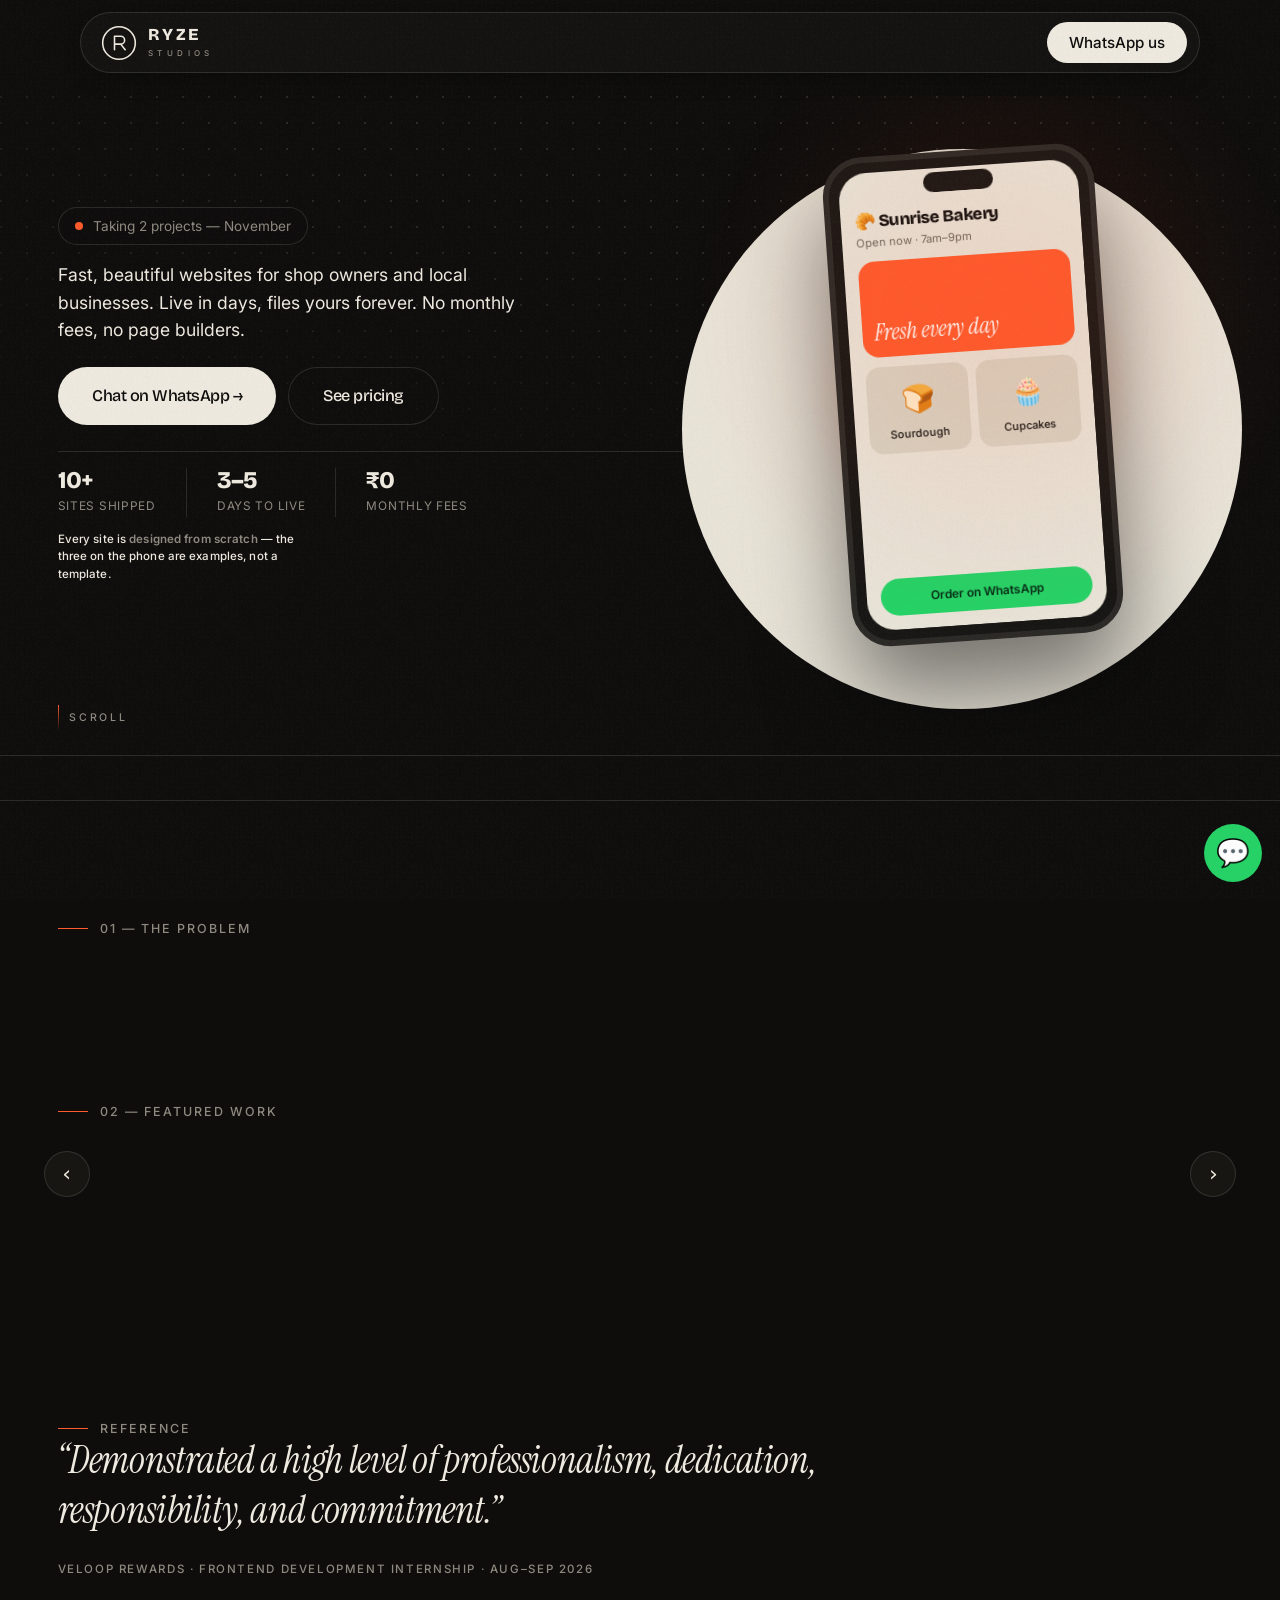
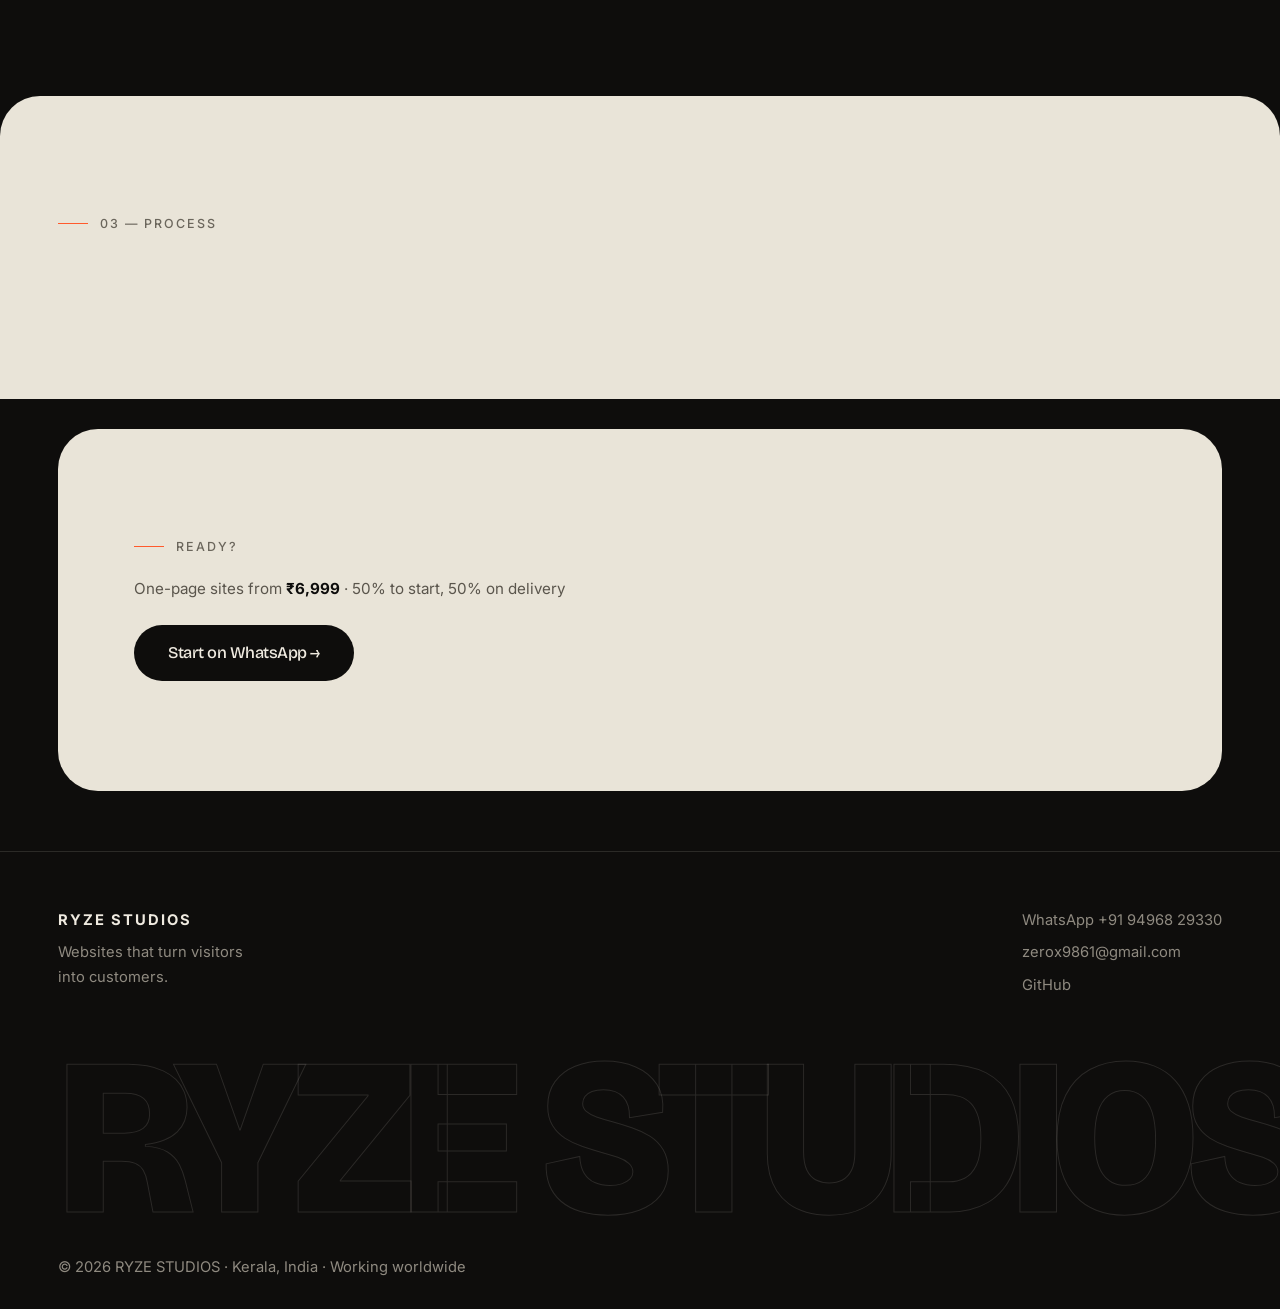
==== commit 9cb901fa: "CARZO card uses the studio's own design (site-2); fixes the thumbnail that was pointing at a deleted" ====
--- a/index.html
+++ b/index.html
@@ -254,8 +254,8 @@
 .wg a:hover{transform:translateY(-4px);border-color:#413a31}
 .wg img{display:block;width:100%;aspect-ratio:16/10;object-fit:cover;object-position:top center;background:#0b0a09}
 .wg span{display:block;padding:11px 13px 1px;font:600 .82rem Inter,sans-serif;color:var(--fg)}
-.wg small{display:block;padding:2px 13px 12px;font:400 .68rem Inter,sans-serif;color:var(--mu);
-  overflow:hidden;text-overflow:ellipsis;white-space:nowrap}
+.wg small{display:-webkit-box;-webkit-line-clamp:2;-webkit-box-orient:vertical;overflow:hidden;
+  padding:3px 13px 12px;font:400 .7rem/1.35 Inter,sans-serif;color:var(--mu)}
 @media(max-width:600px){.wg{grid-template-columns:1fr 1fr;gap:10px}.wg span{font-size:.72rem;padding:8px 9px 0}.wg small{font-size:.6rem;padding:2px 9px 9px}}
 
 @media(prefers-reduced-motion:reduce){*{animation:none!important;transition-duration:.01s!important}}
@@ -312,7 +312,7 @@
 
 <section class="pg" id="work"><div class="wrap"><header class="ph"><p class="eb r">Selected work</p><h1 class="sp" data-t="Real sites for *real *businesses."></h1><p class="sub r">10+ websites shipped for schools, studios, stores and more.</p></header><div class="grid" id="wk" style="grid-template-columns:repeat(auto-fit,minmax(300px,1fr));margin-bottom:20px"></div>
 <h3 class="wgh">More work <span>23 more, every one live — click any to open it</span></h3>
-<div class="wg" id="wg"></div>
+<div class="grid" id="wg" style="grid-template-columns:repeat(auto-fit,minmax(300px,1fr))"></div>
 <div id="also"></div></div></section>
 
 <section class="pg" id="pricing"><div class="wrap"><header class="ph"><p class="eb r">Pricing</p><h1 class="sp" data-t="Simple pricing. *No *surprises."></h1><p class="sub r">Pay 50% to start, 50% on delivery. No monthly fees to us.</p></header>
@@ -376,33 +376,37 @@
 $('wk').innerHTML=R(WK,(s,i)=>`<div class="wc r${s[6]?' has':''}" style="background:${s[3]};color:${s[4]};--d:${i*.09}s">${s[6]?`<div class="sv"><img src="${s[6]}" alt="${s[0]} — homepage" loading="lazy" decoding="async"></div>`:''}<div class="tg">${R(s[5],t=>`<span>${t}</span>`)}</div><div><h3>${s[0]}</h3><p>${s[1]}</p>${s[2]?`<p style="margin-top:14px;opacity:1"><a href="${s[2].indexOf('.html')>0?s[2]:'https://'+s[2]}" target="_blank" rel="noopener" style="border-bottom:1px solid">${s[2].indexOf('.html')>0?'Play it now':s[2]} ↗</a></p>`:''}</div></div>`.replace('" style="background','" style="background'));
 /* every other shipped site, with a real screenshot of the live page */
 const ALL=[
- ['CARZO','https://hsf237.github.io/carzo/','w-carzo'],
- ['Tech Orbit Hub','https://hsf237.github.io/tech-orbit/','w-tech-orbit'],
- ['Muttam Souq','https://hsf237.github.io/muttamsouq.com/','w-muttamsouq'],
- ['Ryze Store','https://ryzestore.vercel.app','w-ryzestore'],
- ['Rendezvous','https://hsf237.github.io/rendezvous.com/','w-rendezvous'],
- ['G-Zel','https://hsf237.github.io/g-zel.com/','w-g-zel'],
- ['Ruchi Food','https://hsf237.github.io/ruchifood/','w-ruchifood'],
- ['Sol Harbor','https://hsf237.github.io/sol-harbor/','w-sol-harbor'],
- ['Kerala Bus Times','https://kerala-bus-time-report.vercel.app','w-kerala-bus'],
- ['Pulse Grid','https://pulsegrid-jet.vercel.app','w-pulsegrid'],
- ['Eco Guard','https://hsf237.github.io/ecoguard/','w-ecoguard'],
- ['AI Finder','https://aifinder-phi.vercel.app','w-aifinder'],
- ['Science Quiz','https://hsf237.github.io/sciencequiz/','w-sciencequiz'],
- ['Play 11','https://hsf237.github.io/play11.com/','w-play11'],
- ['EduSphere','https://hsf237.github.io/edusphere/','w-edusphere'],
- ['VEloop Exchange','https://veloop-exchange-center.vercel.app','w-veloop'],
- ['CoreUI Kit','https://core-ui-kit-v2-3.vercel.app','w-coreui'],
- ['Elite Web Studio','https://hsf237.github.io/elitewebstudio.in/','w-elitewebstudio'],
- ['Al Awaans','https://al-awaans-site.vercel.app','w-al-awaans'],
- ['NOV','https://hsf237.github.io/NOV/','w-nov'],
- ['Fahad Portfolio','https://hsf237.github.io/fahadsportfolio/','w-fahadsportfolio'],
- ['Sinan Portfolio','https://hsf237.github.io/sinansportfolio/','w-sinansportfolio']
+ ['CARZO','https://hsf237.github.io/carzo/','site-2','#171513','#efeae0',['Store','Racing'],'Dark, racing-themed store for scale models and RC cars'],'Dark, racing-themed store for scale models and RC cars'],
+ ['Tech Orbit Hub','https://hsf237.github.io/tech-orbit/','w-tech-orbit','#171616','#efeae0',['Community','Hub'],'Free global community for developers and tech creators'],
+ ['Muttam Souq','https://hsf237.github.io/muttamsouq.com/','w-muttamsouq','#e8e6dd','#1a1613',['Store','Cart'],'Online store with cart, checkout and delivery'],
+ ['Ryze Store','https://ryzestore.vercel.app','w-ryzestore','#141211','#efeae0',['Marketplace','React'],'Marketplace frontend — React, Vite, Firebase'],
+ ['Rendezvous','https://hsf237.github.io/rendezvous.com/','w-rendezvous','#d7dedd','#1a1613',['Club','Sport'],'Badminton academy website'],
+ ['Güzel','https://hsf237.github.io/g-zel.com/','w-g-zel','#dfddd0','#1a1613',['Brand','Fashion'],'Men\'s clothing label — luxury, kept simple'],
+ ['Ruchi Food','https://hsf237.github.io/ruchifood/','w-ruchifood','#121813','#efeae0',['Brand','Food'],'Kerala home-kitchen food brand'],
+ ['Sol Harbor','https://hsf237.github.io/sol-harbor/','w-sol-harbor','#141215','#efeae0',['Game','three.js'],'Open-world driving game built with three.js'],
+ ['Kerala Bus Times','https://kerala-bus-time-report.vercel.app','w-kerala-bus','#e2e0d5','#1a1613',['Tool','Data'],'Bus timings and stop arrivals across Kerala'],
+ ['Pulse Grid','https://pulsegrid-jet.vercel.app','w-pulsegrid','#0e0f11','#efeae0',['Dashboard','IoT'],'IoT telemetry dashboard starter'],
+ ['Eco Guard','https://hsf237.github.io/ecoguard/','w-ecoguard','#122a1e','#efeae0',['Campaign','Awareness'],'Plastic-pollution awareness site with an impact calculator'],
+ ['AI Finder','https://aifinder-phi.vercel.app','w-aifinder','#0e0d0e','#efeae0',['Web app','AI'],'AI content-authenticity detection web app'],
+ ['Science Quiz','https://hsf237.github.io/sciencequiz/','w-sciencequiz','#0d0d0d','#efeae0',['Game','Quiz'],'Space-themed science quiz game'],
+ ['Play 11','https://hsf237.github.io/play11.com/','w-play11','#161516','#efeae0',['Brand','Jerseys'],'Jersey brand site — HTML, CSS, vanilla JS'],
+ ['EduSphere','https://hsf237.github.io/edusphere/','w-edusphere','#f0ece4','#1a1613',['Platform','School'],'School platform — this URL is serving the deployment guide'],
+ ['VEloop Exchange','https://veloop-exchange-center.vercel.app','w-veloop','#0f0e10','#efeae0',['Web app','Rewards'],'Rewards exchange centre redesign'],
+ ['CoreUI Kit','https://core-ui-kit-v2-3.vercel.app','w-coreui','#0f0f0e','#efeae0',['Open source','React'],'Open-source React + Tailwind UI registry'],
+ ['Elite Web Studio','https://hsf237.github.io/elitewebstudio.in/','w-elitewebstudio','#0e0e0e','#efeae0',['Studio','Cyberpunk'],'Cyberpunk-styled web studio site'],
+ ['Al Awaans','https://al-awaans-site.vercel.app','w-al-awaans','#12110e','#efeae0',['Store','UAE'],'Mobile accessories shop, UAE'],
+ ['NOV','https://hsf237.github.io/NOV/','w-nov','#0e0f11','#efeae0',['WebGL','3D'],'Cinematic 3D launch page for an AI robot'],
+ ['Fahad Portfolio','https://hsf237.github.io/fahadsportfolio/','w-fahadsportfolio','#0d0d0e','#efeae0',['Portfolio'],'Personal portfolio'],
+ ['Sinan Portfolio','https://hsf237.github.io/sinansportfolio/','w-sinansportfolio','#0e0d0d','#efeae0',['Portfolio'],'Personal portfolio'],
+ ['Hasan Portfolio','https://hsf237.github.io/hasansportfolio.com/','w-hasansportfolio','#0e0d0c','#efeae0',['Portfolio'],'Portfolio — \'14 y/o creative dev\'']
 ];
-$('wg').innerHTML=R(ALL,a=>{
-  let host='';try{host=new URL(a[1]).hostname.replace(/^www\./,'')}catch(e){host=a[1]}
-  return '<a href="'+a[1]+'" target="_blank" rel="noopener"><img src="shots/'+a[2]+'.jpg" alt="'+a[0]+' website" loading="lazy" decoding="async"><span>'+a[0]+'</span><small>'+host+'</small></a>';
-});
+$('wg').innerHTML=R(ALL,(a,i)=>
+  '<div class="wc r has" style="background:'+a[3]+';color:'+a[4]+';--d:'+((i%6)*0.05)+'s">'+
+  '<div class="sv"><img src="shots/'+a[2]+'.jpg" alt="'+a[0]+' website" loading="lazy" decoding="async"></div>'+
+  '<div class="tg">'+R(a[5],t=>'<span>'+t+'</span>')+'</div>'+
+  '<div><h3>'+a[0]+'</h3><p>'+a[6]+'</p>'+
+  '<p style="margin-top:14px;opacity:1"><a href="'+a[1]+'" target="_blank" rel="noopener" style="border-bottom:1px solid">'+
+  a[1].replace(/^https?:\/\//,'').replace(/\/$/,'')+' →</a></p></div></div>');
 $('prc').innerHTML=R(PRICING,(s,i)=>`<div class="pc r ${s.pop?'pop':''}" ${D(i)}>${s.pop?'<span class="bd">MOST POPULAR</span>':''}<h3>${s.n}</h3><p>${s.d}</p><div class="pr">${s.p}<small> / project</small></div><ul>${R(s.f,f=>`<li>${f}</li>`)}</ul><a class="btn mag" href="${wa('Hi RYZE STUDIOS! I’m interested in the '+s.n+' plan.')}" target="_blank" rel="noopener">Choose ${s.n}</a></div>`);
 $('ado').innerHTML=R(ADDONS,a=>`<div class="ad r"><b>${a[0]}</b><span>${a[1]}</span></div>`);
 $('fq').innerHTML=R(FQ,q=>`<div class="fq r"><h3>${q[0]}</h3><p>${q[1]}</p></div>`);
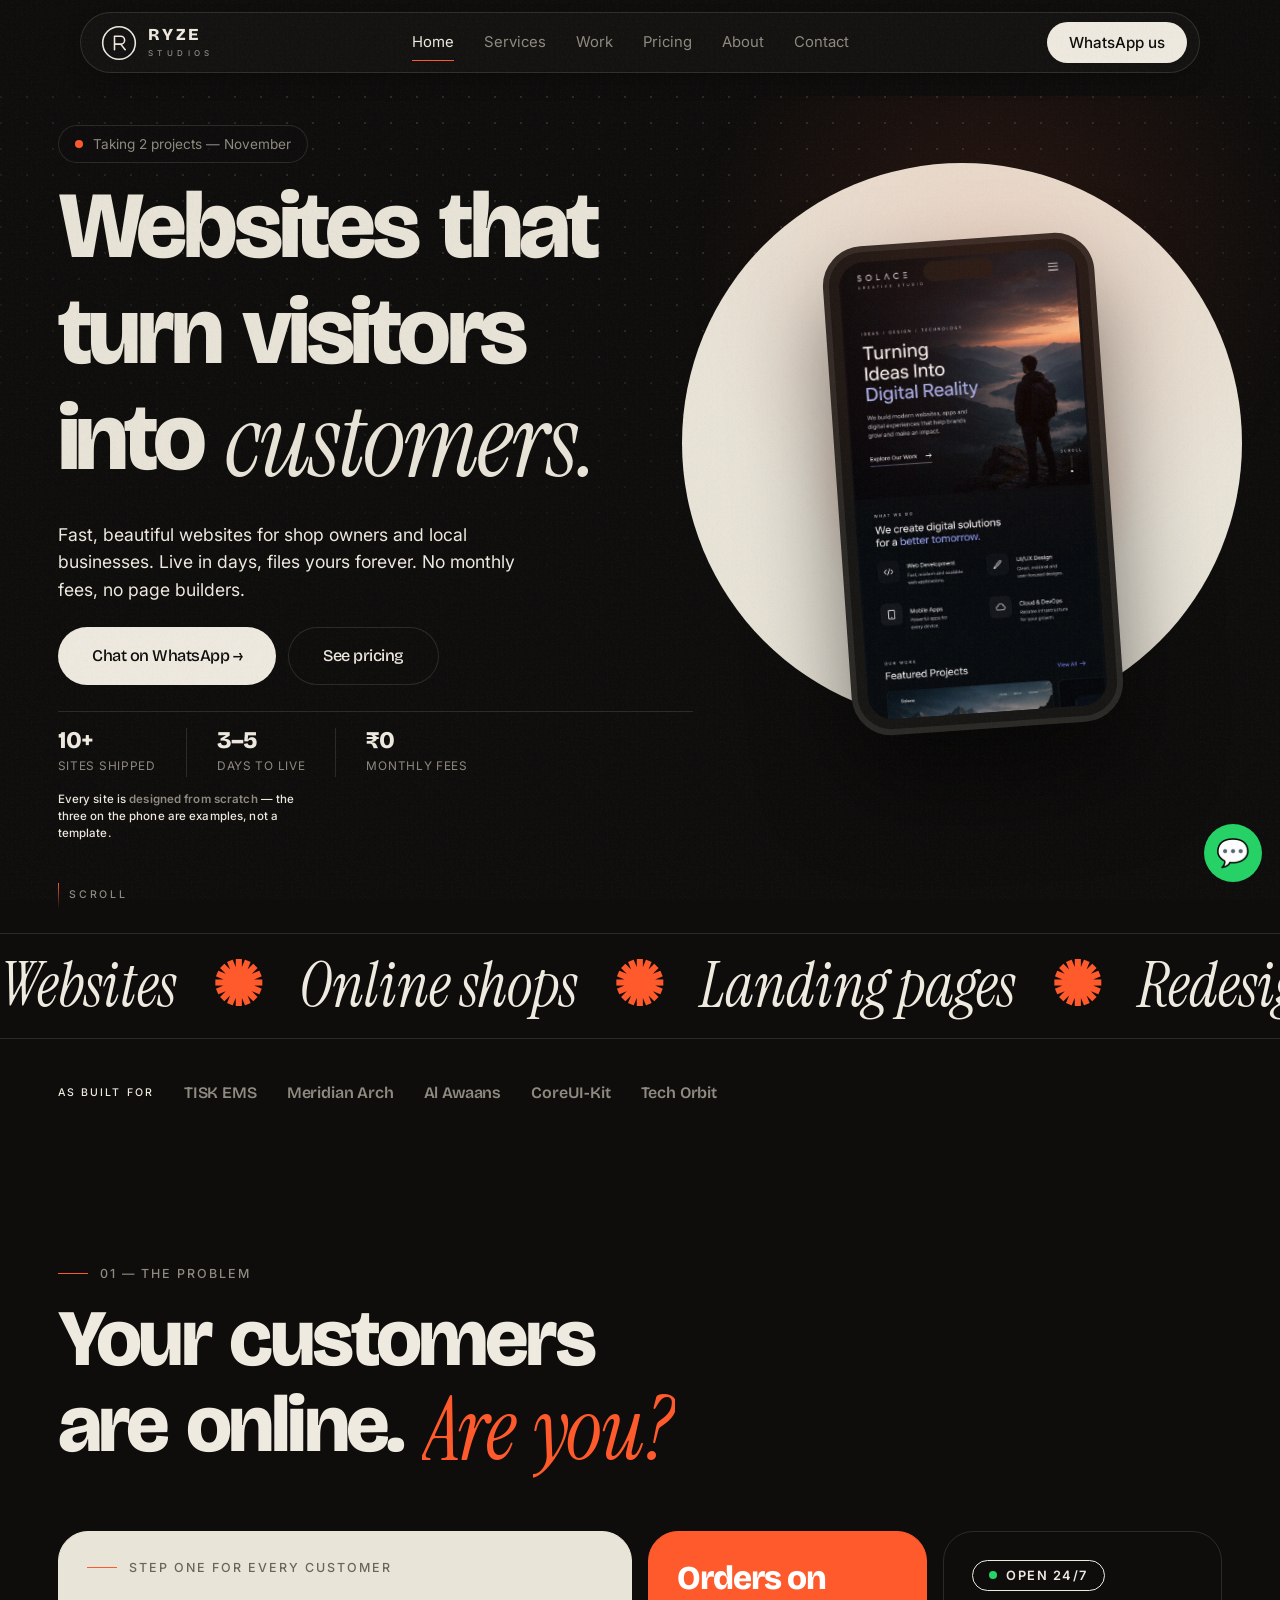
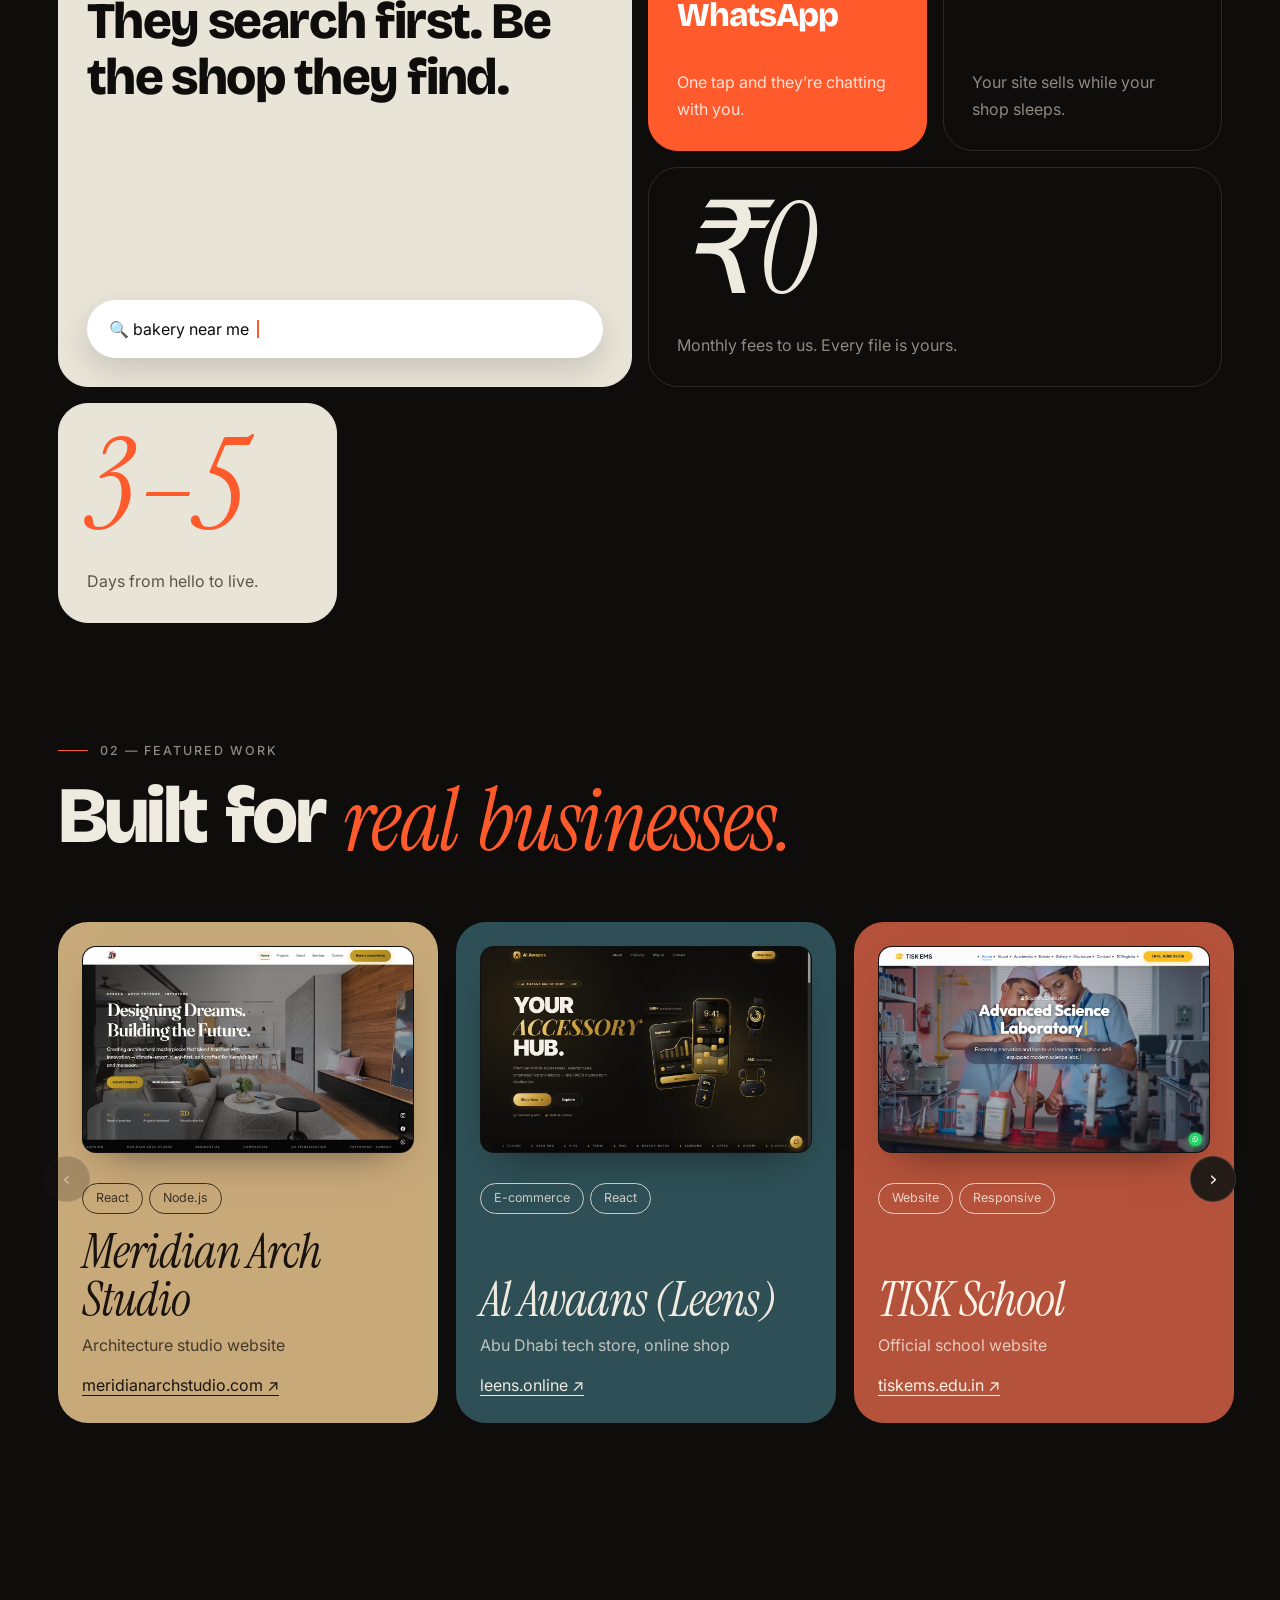
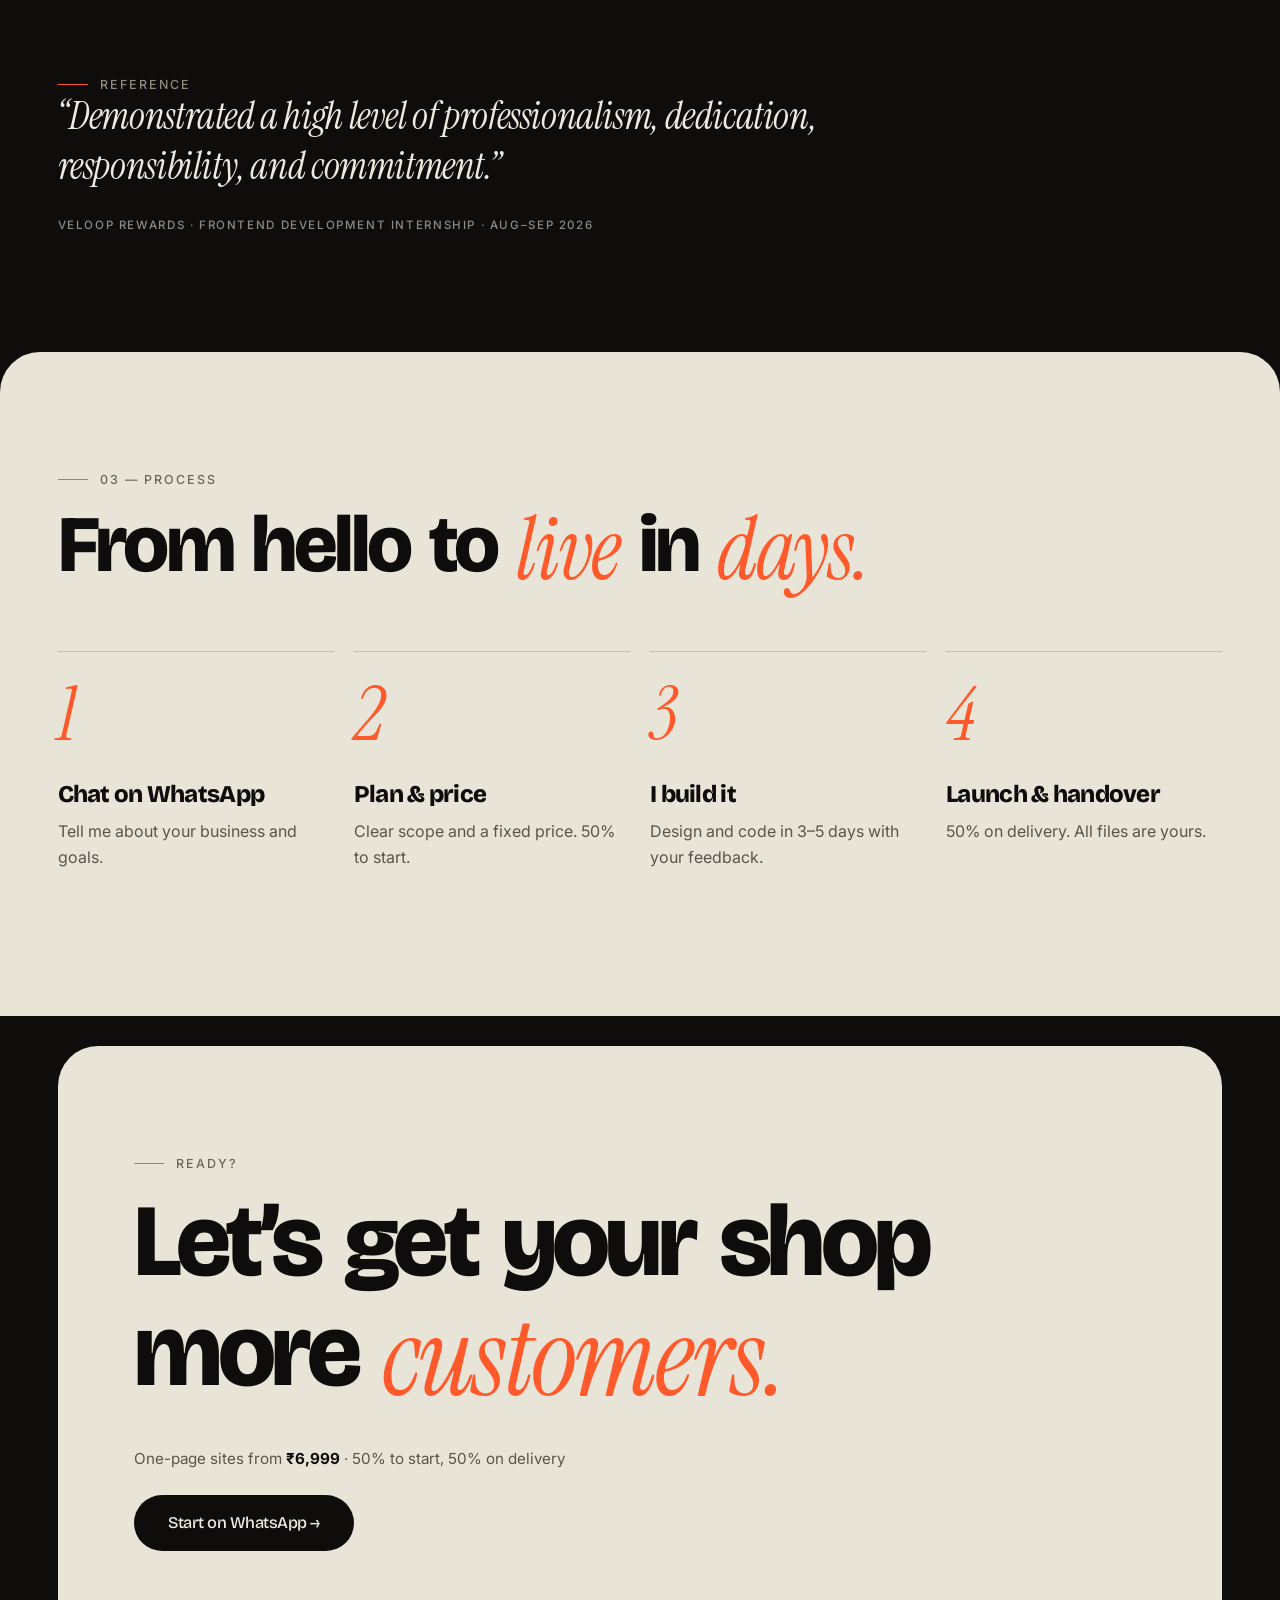
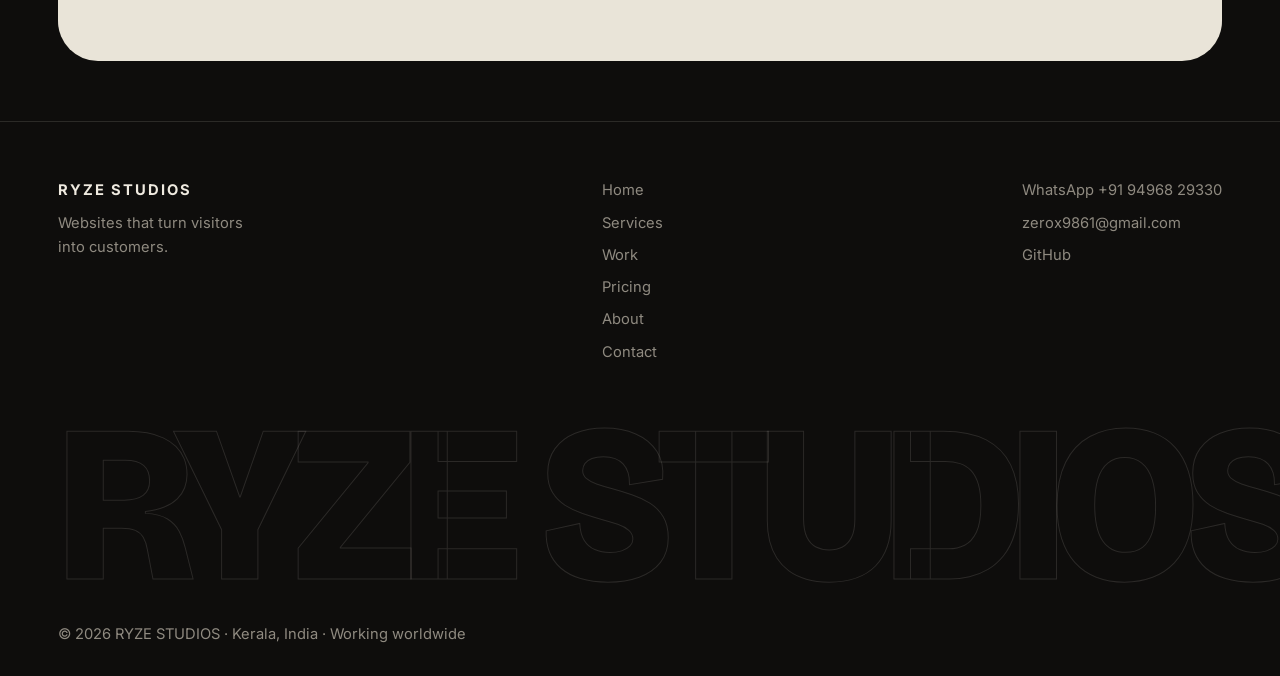
==== commit f0cff6c8: "Repair the ALL array broken by a bracket-matching regex; 23 rows rebuilt and syntax-checked" ====
--- a/index.html
+++ b/index.html
@@ -376,7 +376,7 @@
 $('wk').innerHTML=R(WK,(s,i)=>`<div class="wc r${s[6]?' has':''}" style="background:${s[3]};color:${s[4]};--d:${i*.09}s">${s[6]?`<div class="sv"><img src="${s[6]}" alt="${s[0]} — homepage" loading="lazy" decoding="async"></div>`:''}<div class="tg">${R(s[5],t=>`<span>${t}</span>`)}</div><div><h3>${s[0]}</h3><p>${s[1]}</p>${s[2]?`<p style="margin-top:14px;opacity:1"><a href="${s[2].indexOf('.html')>0?s[2]:'https://'+s[2]}" target="_blank" rel="noopener" style="border-bottom:1px solid">${s[2].indexOf('.html')>0?'Play it now':s[2]} ↗</a></p>`:''}</div></div>`.replace('" style="background','" style="background'));
 /* every other shipped site, with a real screenshot of the live page */
 const ALL=[
- ['CARZO','https://hsf237.github.io/carzo/','site-2','#171513','#efeae0',['Store','Racing'],'Dark, racing-themed store for scale models and RC cars'],'Dark, racing-themed store for scale models and RC cars'],
+ ['CARZO','https://hsf237.github.io/carzo/','site-2','#12110e','#efeae0',['Store','Racing'],'Dark, racing-themed store for scale models and RC cars'],
  ['Tech Orbit Hub','https://hsf237.github.io/tech-orbit/','w-tech-orbit','#171616','#efeae0',['Community','Hub'],'Free global community for developers and tech creators'],
  ['Muttam Souq','https://hsf237.github.io/muttamsouq.com/','w-muttamsouq','#e8e6dd','#1a1613',['Store','Cart'],'Online store with cart, checkout and delivery'],
  ['Ryze Store','https://ryzestore.vercel.app','w-ryzestore','#141211','#efeae0',['Marketplace','React'],'Marketplace frontend — React, Vite, Firebase'],
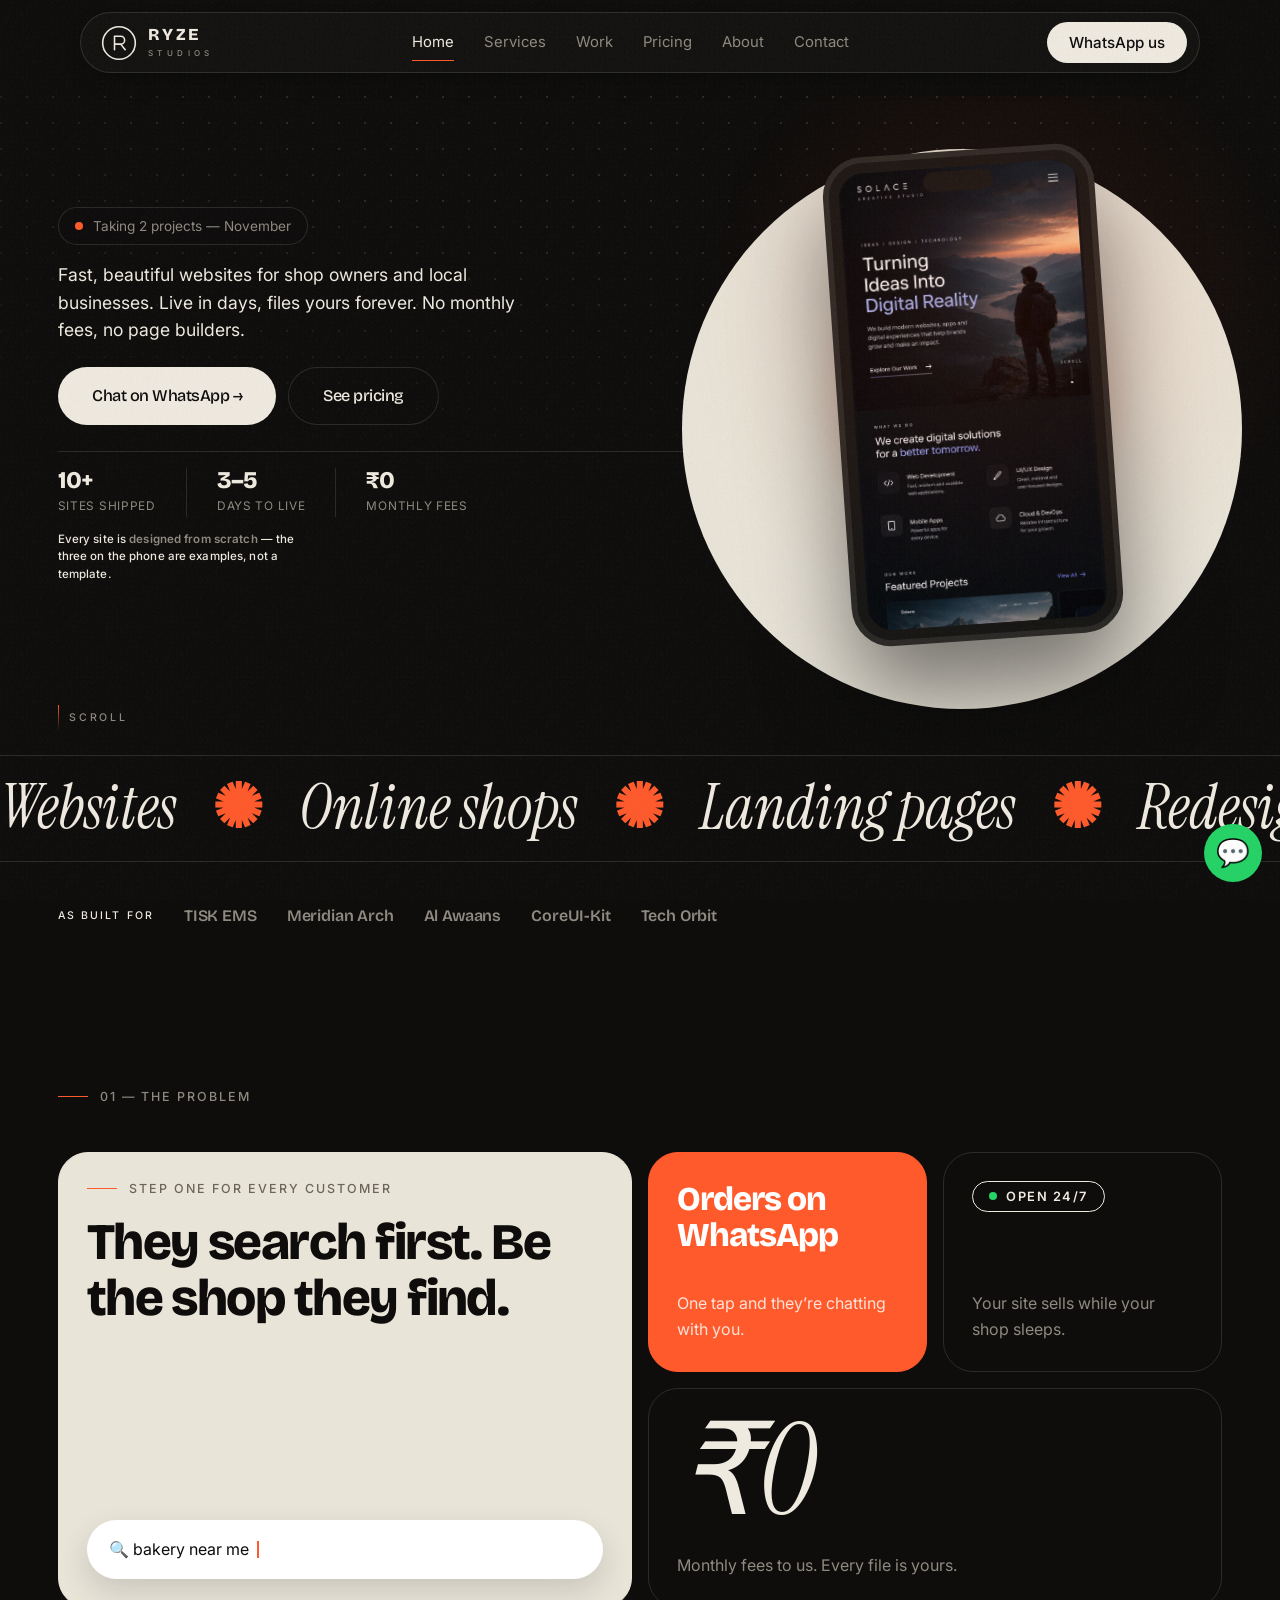
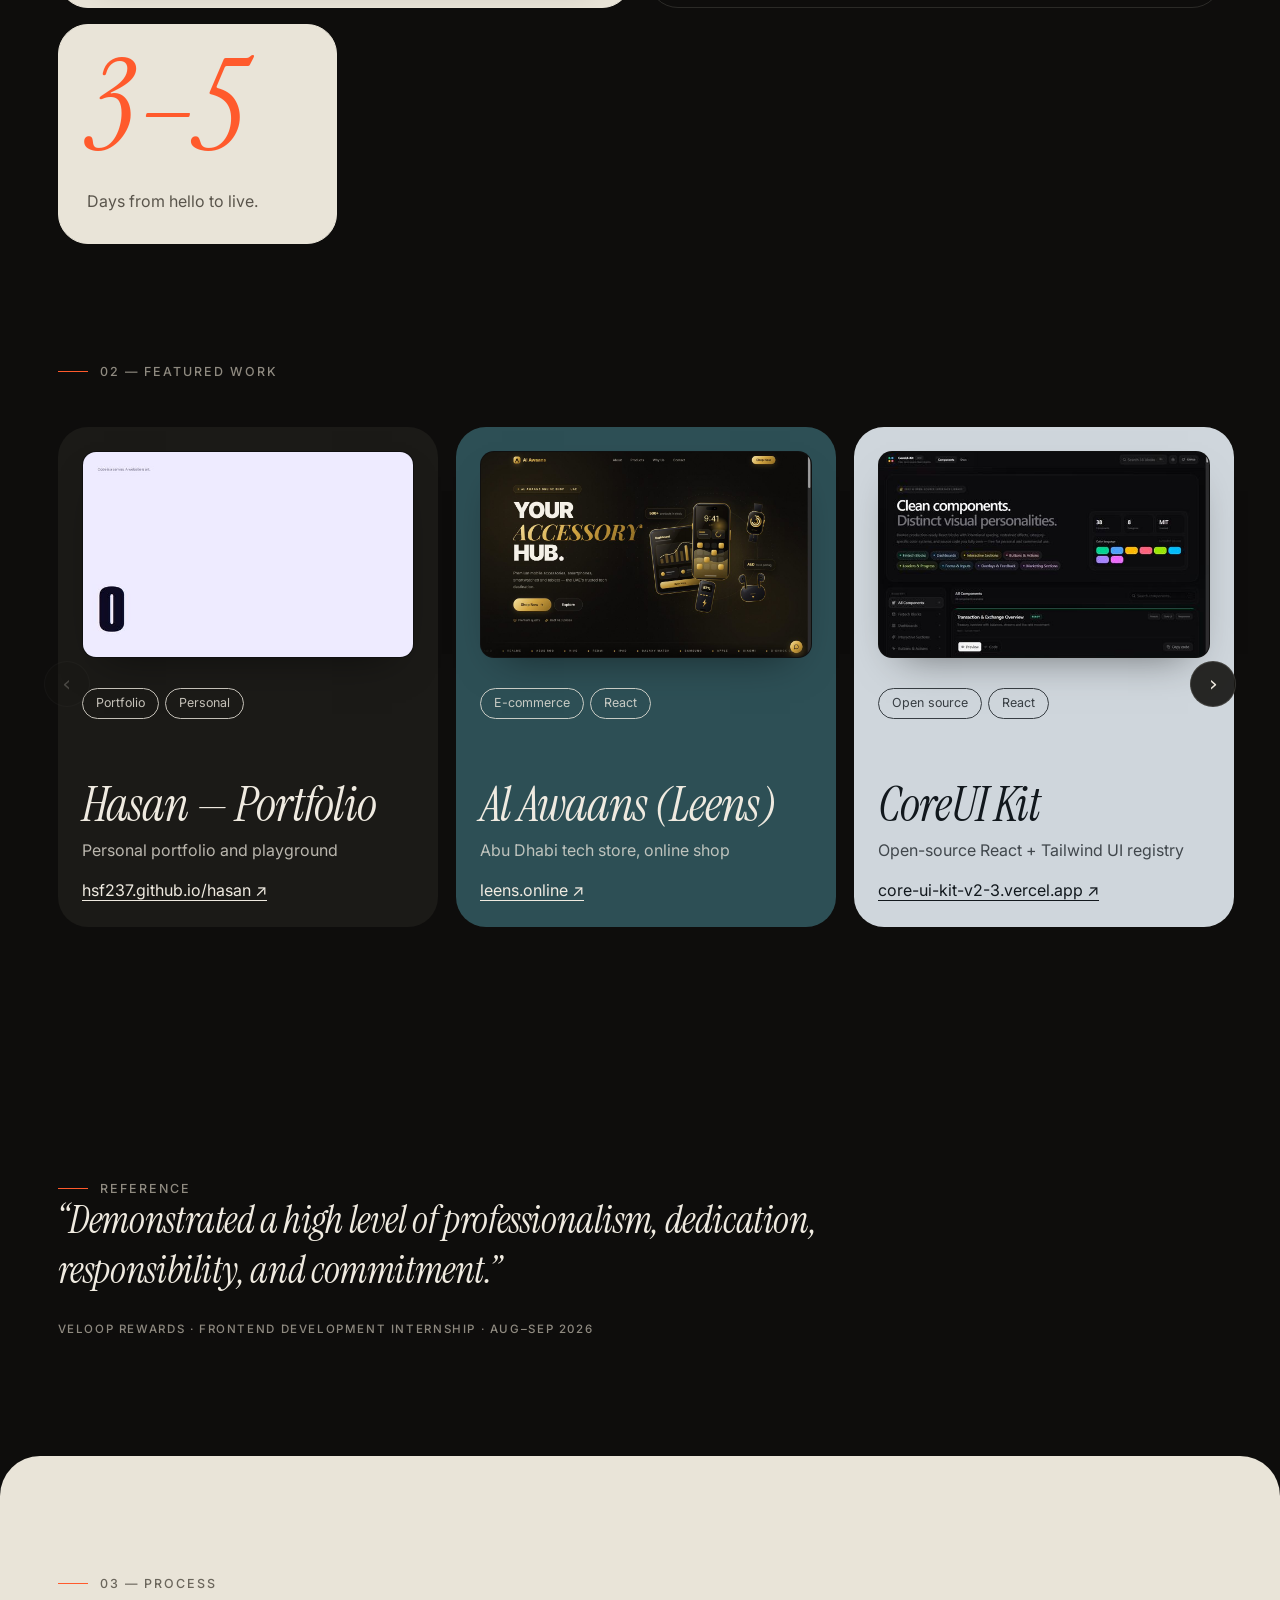
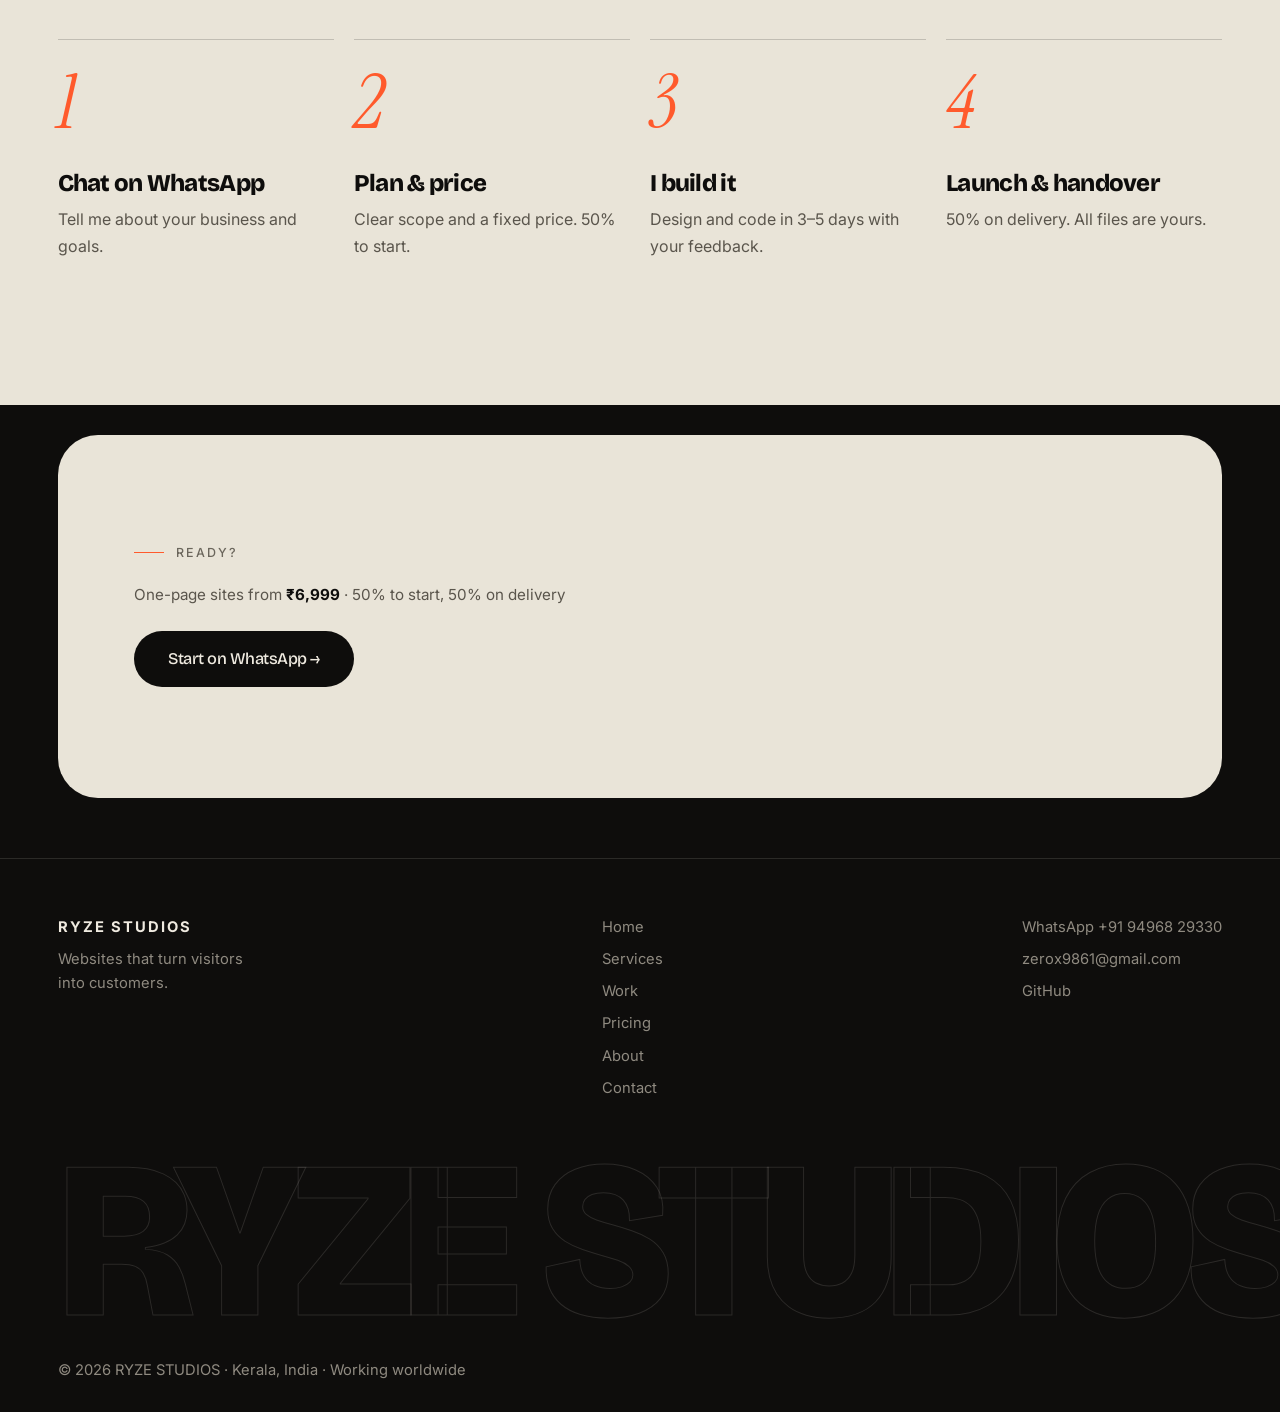
==== commit 96708382: "Work: 6 featured (hasan, Al Awaans, CoreUI promoted), 16-card grid with 3-shot galleries, CARZO + Ed" ====
--- a/index.html
+++ b/index.html
@@ -251,7 +251,10 @@
 .wg{display:grid;grid-template-columns:repeat(auto-fill,minmax(232px,1fr));gap:14px}
 .wg a{display:block;border:1px solid var(--ln);border-radius:12px;overflow:hidden;background:#141311;
   transition:transform .22s ease,border-color .22s ease}
-.wg a:hover{transform:translateY(-4px);border-color:#413a31}
+.wc .sv{position:relative}
+.wth{position:absolute;right:8px;bottom:8px;display:flex;gap:5px;z-index:2}
+.wth i{width:18px;height:4px;border-radius:2px;background:rgba(255,255,255,.45);cursor:pointer;transition:background .2s}
+.wth i.on{background:#fff}
 .wg img{display:block;width:100%;aspect-ratio:16/10;object-fit:cover;object-position:top center;background:#0b0a09}
 .wg span{display:block;padding:11px 13px 1px;font:600 .82rem Inter,sans-serif;color:var(--fg)}
 .wg small{display:-webkit-box;-webkit-line-clamp:2;-webkit-box-orient:vertical;overflow:hidden;
@@ -356,7 +359,14 @@
 {n:'Premium',p:'₹39,999',d:'A custom, high-impact brand experience.',f:['Unlimited pages','Online store or custom tools','3D / advanced motion','Priority support','Custom timeline']}];
 const ADDONS=[['Logo & brand kit','₹2,500'],['Extra page','₹1,500'],['Google Business setup','₹1,200'],['Content writing','₹2,000']];
 const SV=[['Business Websites','A premium home for your shop, clinic, studio or brand.'],['Online Shops & Catalogs','Show your products and take orders straight on WhatsApp.'],['Landing Pages','One powerful page built to turn clicks into enquiries.'],['Redesign & Speed Fix','Old, slow site? I make it modern and lightning fast.'],['Custom Web Tools','Calculators, booking, dashboards and browser tools.'],['Launch & Handover','Domain, hosting setup and every file handed to you.']];
-const WK=[['Meridian Arch Studio','Architecture studio website','meridianarchstudio.com','#c8a97a','#1a1410',['React','Node.js'],'shots/meridian.jpg'],['Al Awaans (Leens)','Abu Dhabi tech store, online shop','leens.online','#2d4f55','#efeae0',['E-commerce','React'],'shots/leens.jpg'],['TISK School','Official school website','tiskems.edu.in','#b5523b','#fbf1e6',['Website','Responsive'],'shots/tisk.jpg'],['Voxel Sandbox','A playable voxel world in one 68 KB file, built from scratch with WebGL2','voxel-sandbox.html','#5c6b3d','#f1f0e0',['WebGL2','Game'],'shots/voxel.jpg']];
+const WK=[
+ ['Hasan — Portfolio','Personal portfolio and playground','hsf237.github.io/hasan','#1b1a17','#efeae0',['Portfolio','Personal'],'shots/hasan.jpg'],
+ ['Al Awaans (Leens)','Abu Dhabi tech store, online shop','leens.online','#2d4f55','#efeae0',['E-commerce','React'],'shots/leens.jpg'],
+ ['CoreUI Kit','Open-source React + Tailwind UI registry','core-ui-kit-v2-3.vercel.app','#cfd6dc','#12181d',['Open source','React'],'shots/w-coreui.jpg'],
+ ['TISK School','Official school website','tiskems.edu.in','#b5523b','#fbf1e6',['Website','Responsive'],'shots/tisk.jpg'],
+ ['Meridian Arch Studio','Architecture studio website','meridianarchstudio.com','#c8a97a','#1a1410',['React','Node.js'],'shots/meridian.jpg'],
+ ['Voxel Sandbox','A playable voxel world in one 68 KB file, built from scratch with WebGL2','voxel-sandbox.html','#5c6b3d','#f1f0e0',['WebGL2','Game'],'shots/voxel.jpg']
+];
 const FQ=[['How long does a website take?','Typically 3–5 days for a standard site. Bigger builds are quoted with a clear timeline.'],['How does payment work?','50% up front to start, 50% when I deliver. Simple.'],['Are there monthly fees?','No monthly fee to us. Your files are handed over and they are yours.'],['Will it work on mobile?','Yes. Every site is designed mobile-first, because most of your customers are on their phones.'],['Can customers order on WhatsApp?','Absolutely. I add WhatsApp buttons and order links wherever you want them.']];
 const WHY=[['📱','Customers search first','People look you up on their phone before they visit. A great site wins the sale.'],['🕒','Open 24/7','Your website shows products, prices and location while your shop is closed.'],['💬','Orders on WhatsApp','One tap and customers are chatting with you. No complicated checkout.']];
 const PRO=[['1','Chat on WhatsApp','Tell me about your business and goals.'],['2','Plan & price','Clear scope and a fixed price. 50% to start.'],['3','I build it','Design and code in 3–5 days with your feedback.'],['4','Launch & handover','50% on delivery. All files are yours.']];
@@ -376,48 +386,40 @@
 $('wk').innerHTML=R(WK,(s,i)=>`<div class="wc r${s[6]?' has':''}" style="background:${s[3]};color:${s[4]};--d:${i*.09}s">${s[6]?`<div class="sv"><img src="${s[6]}" alt="${s[0]} — homepage" loading="lazy" decoding="async"></div>`:''}<div class="tg">${R(s[5],t=>`<span>${t}</span>`)}</div><div><h3>${s[0]}</h3><p>${s[1]}</p>${s[2]?`<p style="margin-top:14px;opacity:1"><a href="${s[2].indexOf('.html')>0?s[2]:'https://'+s[2]}" target="_blank" rel="noopener" style="border-bottom:1px solid">${s[2].indexOf('.html')>0?'Play it now':s[2]} ↗</a></p>`:''}</div></div>`.replace('" style="background','" style="background'));
 /* every other shipped site, with a real screenshot of the live page */
 const ALL=[
- ['CARZO','https://hsf237.github.io/carzo/','site-2','#12110e','#efeae0',['Store','Racing'],'Dark, racing-themed store for scale models and RC cars'],
- ['Tech Orbit Hub','https://hsf237.github.io/tech-orbit/','w-tech-orbit','#171616','#efeae0',['Community','Hub'],'Free global community for developers and tech creators'],
- ['Muttam Souq','https://hsf237.github.io/muttamsouq.com/','w-muttamsouq','#e8e6dd','#1a1613',['Store','Cart'],'Online store with cart, checkout and delivery'],
- ['Ryze Store','https://ryzestore.vercel.app','w-ryzestore','#141211','#efeae0',['Marketplace','React'],'Marketplace frontend — React, Vite, Firebase'],
- ['Rendezvous','https://hsf237.github.io/rendezvous.com/','w-rendezvous','#d7dedd','#1a1613',['Club','Sport'],'Badminton academy website'],
- ['Güzel','https://hsf237.github.io/g-zel.com/','w-g-zel','#dfddd0','#1a1613',['Brand','Fashion'],'Men\'s clothing label — luxury, kept simple'],
- ['Ruchi Food','https://hsf237.github.io/ruchifood/','w-ruchifood','#121813','#efeae0',['Brand','Food'],'Kerala home-kitchen food brand'],
- ['Sol Harbor','https://hsf237.github.io/sol-harbor/','w-sol-harbor','#141215','#efeae0',['Game','three.js'],'Open-world driving game built with three.js'],
- ['Kerala Bus Times','https://kerala-bus-time-report.vercel.app','w-kerala-bus','#e2e0d5','#1a1613',['Tool','Data'],'Bus timings and stop arrivals across Kerala'],
- ['Pulse Grid','https://pulsegrid-jet.vercel.app','w-pulsegrid','#0e0f11','#efeae0',['Dashboard','IoT'],'IoT telemetry dashboard starter'],
- ['Eco Guard','https://hsf237.github.io/ecoguard/','w-ecoguard','#122a1e','#efeae0',['Campaign','Awareness'],'Plastic-pollution awareness site with an impact calculator'],
- ['AI Finder','https://aifinder-phi.vercel.app','w-aifinder','#0e0d0e','#efeae0',['Web app','AI'],'AI content-authenticity detection web app'],
- ['Science Quiz','https://hsf237.github.io/sciencequiz/','w-sciencequiz','#0d0d0d','#efeae0',['Game','Quiz'],'Space-themed science quiz game'],
- ['Play 11','https://hsf237.github.io/play11.com/','w-play11','#161516','#efeae0',['Brand','Jerseys'],'Jersey brand site — HTML, CSS, vanilla JS'],
- ['EduSphere','https://hsf237.github.io/edusphere/','w-edusphere','#f0ece4','#1a1613',['Platform','School'],'School platform — this URL is serving the deployment guide'],
- ['VEloop Exchange','https://veloop-exchange-center.vercel.app','w-veloop','#0f0e10','#efeae0',['Web app','Rewards'],'Rewards exchange centre redesign'],
- ['CoreUI Kit','https://core-ui-kit-v2-3.vercel.app','w-coreui','#0f0f0e','#efeae0',['Open source','React'],'Open-source React + Tailwind UI registry'],
- ['Elite Web Studio','https://hsf237.github.io/elitewebstudio.in/','w-elitewebstudio','#0e0e0e','#efeae0',['Studio','Cyberpunk'],'Cyberpunk-styled web studio site'],
- ['Al Awaans','https://al-awaans-site.vercel.app','w-al-awaans','#12110e','#efeae0',['Store','UAE'],'Mobile accessories shop, UAE'],
- ['NOV','https://hsf237.github.io/NOV/','w-nov','#0e0f11','#efeae0',['WebGL','3D'],'Cinematic 3D launch page for an AI robot'],
- ['Fahad Portfolio','https://hsf237.github.io/fahadsportfolio/','w-fahadsportfolio','#0d0d0e','#efeae0',['Portfolio'],'Personal portfolio'],
- ['Sinan Portfolio','https://hsf237.github.io/sinansportfolio/','w-sinansportfolio','#0e0d0d','#efeae0',['Portfolio'],'Personal portfolio'],
- ['Hasan Portfolio','https://hsf237.github.io/hasansportfolio.com/','w-hasansportfolio','#0e0d0c','#efeae0',['Portfolio'],'Portfolio — \'14 y/o creative dev\'']
+ ['CARZO','https://carzocrs.vercel.app',['w-carzo'],'#120e0e','#efeae0',['Store','Racing'],'Scale models and RC cars — dark, racing-themed store, Next.js 16 + Tailwind 4'],
+ ['EduSphere','https://eduspere-beta.vercel.app',['w-edusphere'],'#efebe3','#1a1613',['Platform','School'],'School management platform — attendance, homework, exams and parent updates'],
+ ['Tech Orbit Hub','https://hsf237.github.io/tech-orbit/',['w-tech-orbit'],'#171616','#efeae0',['Community','Hub'],'Free global community for developers and tech creators'],
+ ['Muttam Souq','https://hsf237.github.io/muttamsouq.com/',['muttamsouq-0','muttamsouq-1','muttamsouq-2'],'#e8e6dd','#1a1613',['Store','Cart'],'Online store with cart, checkout and delivery'],
+ ['Ryze Store','https://ryzestore.vercel.app',['ryzestore-0','ryzestore-1','ryzestore-2'],'#131210','#efeae0',['Marketplace','React'],'Marketplace frontend — React, Vite, Firebase'],
+ ['Rendezvous','https://hsf237.github.io/rendezvous.com/',['rendezvous-0','rendezvous-1','rendezvous-2'],'#d7dedd','#1a1613',['Club','Sport'],'Badminton academy website'],
+ ['Güzel','https://hsf237.github.io/g-zel.com/',['g-zel-0','g-zel-1','g-zel-2'],'#dfddd0','#1a1613',['Brand','Fashion'],'Men\'s clothing label — luxury, kept simple'],
+ ['Ruchi Food','https://hsf237.github.io/ruchifood/',['ruchifood-0','ruchifood-1','ruchifood-2'],'#121813','#efeae0',['Brand','Food'],'Kerala home-kitchen food brand'],
+ ['Sol Harbor','https://hsf237.github.io/sol-harbor/',['sol-harbor-0','sol-harbor-1','sol-harbor-2'],'#110e11','#efeae0',['Game','three.js'],'Open-world driving game built with three.js'],
+ ['Kerala Bus Times','https://kerala-bus-time-report.vercel.app',['kerala-bus-0','kerala-bus-1','kerala-bus-2'],'#e2e0d5','#1a1613',['Tool','Data'],'Bus timings and stop arrivals across Kerala'],
+ ['Pulse Grid','https://pulsegrid-jet.vercel.app',['pulsegrid-0','pulsegrid-1','pulsegrid-2'],'#0e0f11','#efeae0',['Dashboard','IoT'],'IoT telemetry dashboard starter'],
+ ['AI Finder','https://aifinder-phi.vercel.app',['aifinder-0','aifinder-1','aifinder-2'],'#0e0d0e','#efeae0',['Web app','AI'],'AI content-authenticity detection web app'],
+ ['VEloop Exchange','https://veloop-exchange-center.vercel.app',['veloop-0','veloop-1','veloop-2'],'#0f0e10','#efeae0',['Web app','Rewards'],'Rewards exchange centre redesign'],
+ ['Elite Web Studio','https://hsf237.github.io/elitewebstudio.in/',['elitewebstudio-0','elitewebstudio-1','elitewebstudio-2'],'#0e0e0e','#efeae0',['Studio','Cyberpunk'],'Cyberpunk-styled web studio site'],
+ ['Fahad Portfolio','https://hsf237.github.io/fahadsportfolio/',['fahadsportfolio-0','fahadsportfolio-1','fahadsportfolio-2'],'#0d0d0e','#efeae0',['Portfolio'],'Personal portfolio'],
+ ['Sinan Portfolio','https://hsf237.github.io/sinansportfolio/',['sinansportfolio-0','sinansportfolio-1','sinansportfolio-2'],'#0e0d0d','#efeae0',['Portfolio'],'Personal portfolio']
 ];
-$('wg').innerHTML=R(ALL,(a,i)=>
-  '<div class="wc r has" style="background:'+a[3]+';color:'+a[4]+';--d:'+((i%6)*0.05)+'s">'+
-  '<div class="sv"><img src="shots/'+a[2]+'.jpg" alt="'+a[0]+' website" loading="lazy" decoding="async"></div>'+
-  '<div class="tg">'+R(a[5],t=>'<span>'+t+'</span>')+'</div>'+
-  '<div><h3>'+a[0]+'</h3><p>'+a[6]+'</p>'+
-  '<p style="margin-top:14px;opacity:1"><a href="'+a[1]+'" target="_blank" rel="noopener" style="border-bottom:1px solid">'+
-  a[1].replace(/^https?:\/\//,'').replace(/\/$/,'')+' →</a></p></div></div>');
-$('prc').innerHTML=R(PRICING,(s,i)=>`<div class="pc r ${s.pop?'pop':''}" ${D(i)}>${s.pop?'<span class="bd">MOST POPULAR</span>':''}<h3>${s.n}</h3><p>${s.d}</p><div class="pr">${s.p}<small> / project</small></div><ul>${R(s.f,f=>`<li>${f}</li>`)}</ul><a class="btn mag" href="${wa('Hi RYZE STUDIOS! I’m interested in the '+s.n+' plan.')}" target="_blank" rel="noopener">Choose ${s.n}</a></div>`);
-$('ado').innerHTML=R(ADDONS,a=>`<div class="ad r"><b>${a[0]}</b><span>${a[1]}</span></div>`);
-$('fq').innerHTML=R(FQ,q=>`<div class="fq r"><h3>${q[0]}</h3><p>${q[1]}</p></div>`);
-$('val').innerHTML=R([['⚡','Speed first','Hand-coded sites that load instantly on any phone.'],['🎨','Craft over templates','Every layout is designed for your business, never copy-pasted.'],['🔑','You own it','No lock-in. Every file is handed over to you.']],(s,i)=>`<div class="col r" ${D(i)}><div class="ic">${s[0]}</div><h3>${s[1]}</h3><p>${s[2]}</p></div>`);
-$('also').innerHTML='<p class="eb r" style="margin:44px 0 18px">Also built</p>'+R(ALSO,a=>`<div class="ad r"><b>${a[0]}</b><span>${a[1]}</span></div>`);
-$('tk').innerHTML=R(['HTML / CSS / JS','React','Node.js','Three.js','GSAP','Firebase','WebGL2'],t=>`<span class="chp" style="cursor:default">${t}</span>`);
-document.querySelectorAll('.fq').forEach(f=>f.onclick=()=>f.classList.toggle('on'));
-let pick=NEED[0];$('ch').innerHTML=R(NEED,(n,i)=>`<button class="chp ${i?'':'on'}">${n}</button>`);
-$('ch').onclick=e=>{if(e.target.tagName!=='BUTTON')return;pick=e.target.textContent;[...$('ch').children].forEach(b=>b.classList.toggle('on',b===e.target))};
-$('sw').onclick=()=>open(wa(`Hi RYZE STUDIOS! I’m ${$('nm').value||'a business owner'} and I need: ${pick}.`),'_blank');
-document.querySelectorAll('.sp').forEach(h=>{let k=0;h.innerHTML=h.dataset.t.split(' ').map(w=>{const g=w[0]==='*';return `<span class="w${g?' it':''}"><i style="--k:${k++}">${g?w.slice(1):w}</i></span>`}).join('')});
+$('wg').innerHTML=R(ALL,(a,i)=>{
+  const imgs=a[2], first=imgs[0], base=first.replace(/-\d+$/,'');
+  return '<div class="wc r has" style="background:'+a[3]+';color:'+a[4]+';--d:'+((i%6)*0.05)+'s">'+
+    '<div class="sv"><img data-base="'+base+'" src="shots/'+first+'.jpg" alt="'+a[0]+' website" loading="lazy" decoding="async">'+
+    (imgs.length>1?'<div class="wth">'+R(imgs,(x,k)=>'<i data-k="'+k+'" class="'+(k?'':'on')+'"></i>')+'</div>':'')+
+    '</div>'+
+    '<div class="tg">'+R(a[5],t=>'<span>'+t+'</span>')+'</div>'+
+    '<div><h3>'+a[0]+'</h3><p>'+a[6]+'</p>'+
+    '<p style="margin-top:14px;opacity:1"><a href="'+a[1]+'" target="_blank" rel="noopener" style="border-bottom:1px solid">'+
+    a[1].replace(/^https?:\/\//,'').replace(/\/$/,'')+' →</a></p></div></div>';
+});
+document.addEventListener('click',e=>{
+  const t=e.target.closest('.wth i'); if(!t)return;
+  const card=t.closest('.wc'), img=card.querySelector('.sv img');
+  img.src='shots/'+img.dataset.base+'-'+t.dataset.k+'.jpg';
+  card.querySelectorAll('.wth i').forEach(x=>x.classList.toggle('on',x===t));
+});
 function tick(el,n,s){const t0=performance.now();(function f(t){const p=Math.min(1,(t-t0)/1400);el.textContent=Math.round(n*(1-Math.pow(1-p,4)))+s;if(p<1)requestAnimationFrame(f)})(t0)}
 const io=new IntersectionObserver(es=>es.forEach(e=>{if(e.isIntersecting){e.target.classList.add('on');io.unobserve(e.target);const c=e.target.querySelector('[data-n]');if(c)tick(c,+c.dataset.n,c.dataset.s)}}),{threshold:.15});
 const arm=s=>s.querySelectorAll('.r,.sp').forEach(e=>{e.classList.remove('on');io.unobserve(e);io.observe(e)});
